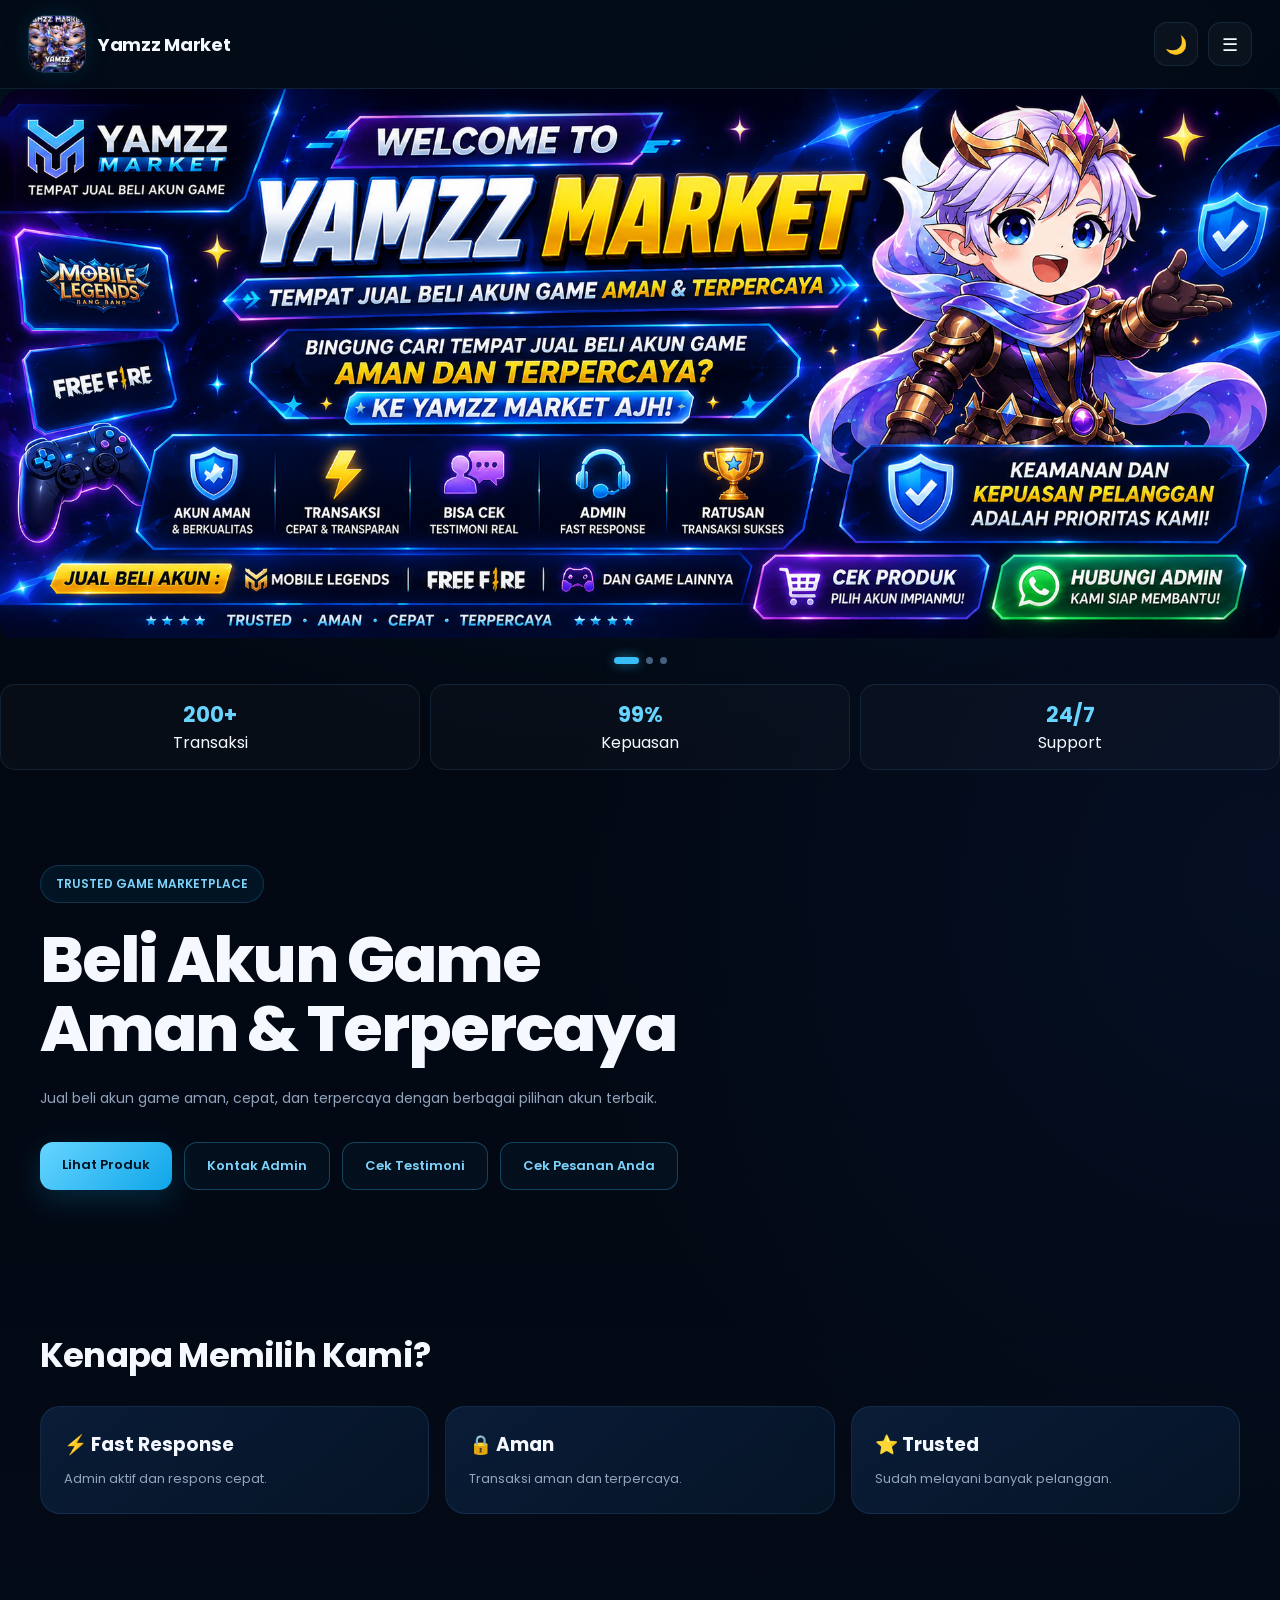
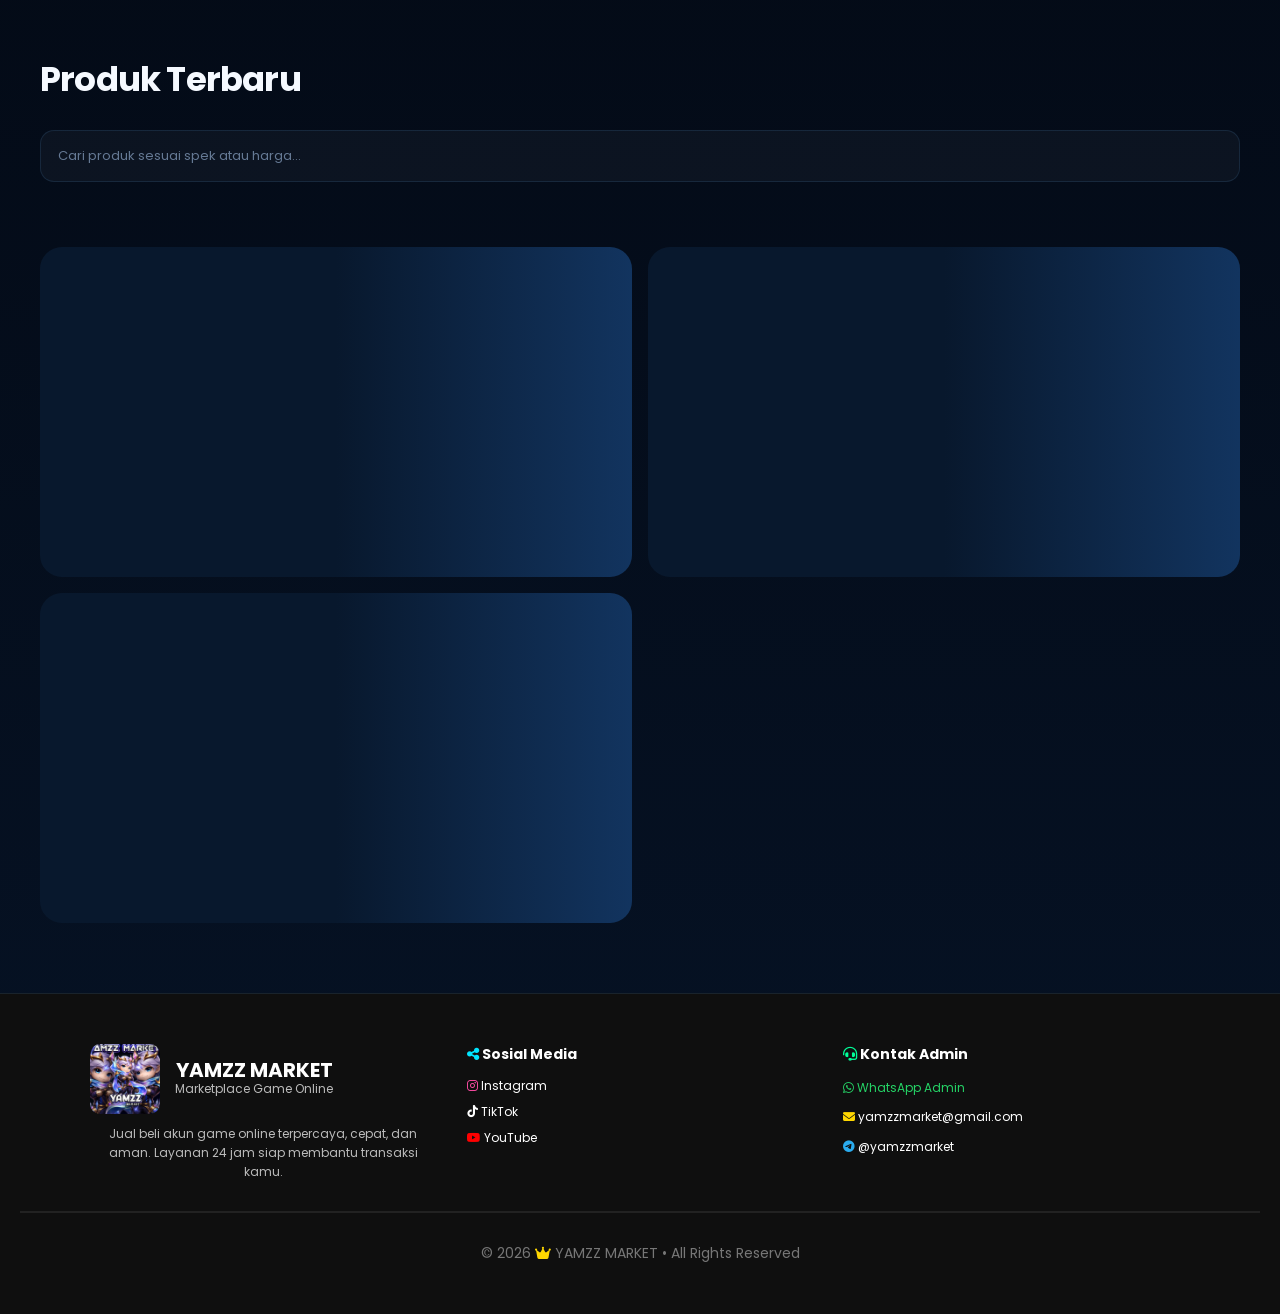
==== index.html @ d4b30269 "Update link text and add new link for orders" ====
<!DOCTYPE html>
<html lang="id">
<head>
<meta charset="UTF-8">
<meta name="viewport" content="width=device-width, initial-scale=1.0">

<title>Yamzz Markets – JB Mobile Legend & Free Fire Terpercaya</title>

<meta name="description" content="Yamzz Markets adalah JB Mobile Legend & Free Fire terpercaya. Jual beli akun, dan layanan rekber aman & cepat.">

<meta name="keywords" content="Yamzz Markets, JB Mobile Legend, JB Free Fire, JB ML terpercaya, JB FF terpercaya, jual akun ML, jual akun FF, rekber game">

<meta name="author" content="Yamzz Markets">

<meta name="robots" content="index, follow">

<link rel="canonical" href="https://yamzzoffc.my.id">
<link rel="icon" type="image/png" sizes="32x32" href="https://yamzzoffc.my.id/assets/hero.png">
<link rel="icon" type="image/png" sizes="192x192" href="https://yamzzoffc.my.id/assets/hero.png">
<link rel="apple-touch-icon" href="/assets/hero.png">
<link rel="manifest" href="/manifest.json">
<!-- Open Graph -->
<!-- Open Graph -->
<meta property="og:title" content="Yamzz Markets – JB ML & FF Terpercaya">
<meta property="og:description" content="JB Mobile Legend & Free Fire terpercaya. Jual beli akun, dan rekber resmi Yamzz Markets.">
<meta property="og:image" content="https://yamzzoffc.my.id/assets/hero.png">
<meta property="og:image:secure_url" content="https://yamzzoffc.my.id/assets/hero.png">
<meta property="og:image:type" content="image/png">
<meta property="og:image:width" content="1200">
<meta property="og:image:height" content="630">
<meta property="og:url" content="https://yamzzoffc.my.id">
<meta property="og:site_name" content="Yamzz Markets">
<meta property="og:type" content="website">

<!-- Twitter -->
<meta name="twitter:card" content="summary_large_image">
<meta name="twitter:title" content="Yamzz Markets – JB ML & FF Terpercaya">
<meta name="twitter:description" content="JB Mobile Legend & Free Fire terpercaya dari Yamzz Markets.">
<meta name="twitter:image" content="https://yamzzoffc.my.id/assets/hero.png">

<!-- Fonts -->
<link rel="stylesheet" href="css/style.css">
<link href="https://fonts.googleapis.com/css2?family=Poppins:wght@300;400;500;600;700;800&display=swap" rel="stylesheet">

<!-- Font Awesome -->
<link rel="stylesheet" href="https://cdnjs.cloudflare.com/ajax/libs/font-awesome/6.5.0/css/all.min.css">

<!-- Schema JSON-LD -->
<script type="application/ld+json">
{
  "@context": "https://schema.org",
  "@type": "Organization",
  "name": "Yamzz Markets",
  "url": "https://yamzzoffc.my.id",
  "description": "JB Mobile Legend dan Free Fire terpercaya, jual beli akun, dan rekber.",
  "sameAs": [
    "https://instagram.com/yamzz.market",
    "https://wa.me/62881024256129"
  ]
}
</script>

</head>
<body>
 <nav class="navbar">

    <div class="logo">

    <img
        src="assets/hero.png"
        alt="Preview"
        class="hero-preview">

        <h2 id="site-name">
            Yamzz Market
        </h2>

    </div>

    <div class="nav-actions">

<button
class="theme-btn"
onclick="toggleTheme()"
id="themeBtn">

🌙

</button>

        <button
        class="menu-btn"
        onclick="toggleMenu()">

            ☰

        </button>

    </div>

</nav>

<div
id="mobileMenu"
class="mobile-menu">

    <a href="#home">
        Home
    </a>

    <a href="#products">
        Produk
    </a>

    <a
    id="groupLink"
    href="https://linktr.ee/yamzzmarket">
        Cek Keaslian
    </a>

</div>
<div class="banner-slider">
    <img src="assets/banner.png" class="slide active">
    <img src="assets/banner3.png" class="slide">
    <img src="assets/banner4.png" class="slide">
</div>
<div class="slider-dots">
    <span class="dot active"></span>
    <span class="dot"></span>
    <span class="dot"></span>
</div>
      <div class="dashboard-stats">
                <div>
                    <h4>200+</h4>
                    <span>Transaksi</span>
                </div>

                <div>
                    <h4>99%</h4>
                    <span>Kepuasan</span>
                </div>

                <div>
                    <h4>24/7</h4>
                    <span>Support</span>
                </div>

            </div>
<section class="hero" id="home"><div class="hero-content">

    <div class="hero-left">

        <span class="hero-badge">
            TRUSTED GAME MARKETPLACE
        </span>

        <h1>
            Beli Akun Game Aman & Terpercaya
        </h1>

        <p>
            Jual beli akun game aman, cepat, dan terpercaya dengan berbagai pilihan akun terbaik.
        </p>

        <div class="hero-buttons">

            <a href="#products" class="btn btn-primary">
                Lihat Produk
            </a>

            <a href="https://linktr.ee/yamzzmarket" id="groupBtn" class="btn btn-outline">
                Kontak Admin
            </a>
          <a href="https://www.yamzzoffc.my.id/testimoni.html" id="groupBtn" class="btn btn-outline">
                Cek Testimoni   
          </a>
          <a href="status.html" id="groupBtn" class="btn btn-outline">
                Cek Pesanan Anda   
          </a>
        </div>

    </div>

</div>

</section><section class="section"><h2 class="section-title">
    Kenapa Memilih Kami?
</h2>

<div class="features">

    <div class="feature-card">
        <h3>⚡ Fast Response</h3>
        <p>Admin aktif dan respons cepat.</p>
    </div>

    <div class="feature-card">
        <h3>🔒 Aman</h3>
        <p>Transaksi aman dan terpercaya.</p>
    </div>

    <div class="feature-card">
        <h3>⭐ Trusted</h3>
        <p>Sudah melayani banyak pelanggan.</p>
    </div>

</div>

</section>
<section class="section"><h2 class="section-title">
    Produk Terbaru
</h2>

<input
type="text"
class="search"
placeholder="Cari produk sesuai spek atau harga...">

<div id="categoryFilter" class="category-filter"></div>

<div id="products" class="products">

    <div class="loading-card"></div>
    <div class="loading-card"></div>
    <div class="loading-card"></div>

</div>

</section>
<footer style="background:#0f0f0f; color:#fff; padding:50px 20px; font-family:Arial, sans-serif;">

  <div style="max-width:1100px; margin:auto; display:flex; flex-wrap:wrap; gap:30px; justify-content:space-between;">

    <!-- BRAND -->
<div style="flex:1; min-width:220px;">

  <div style="display:flex; align-items:center; gap:15px; margin-bottom:10px;">

    <img src="assets/hero.png" alt="Logo"
      style="width:70px; height:70px; object-fit:contain; border-radius:10px;">

    <div style="display:flex; flex-direction:column; justify-content:center;">
      <div style="font-size:20px; font-weight:bold; line-height:1;">
        YAMZZ MARKET
      </div>
      <div style="font-size:12px; color:#bbb;">
        Marketplace Game Online
      </div>
    </div>

  </div>

  <p style="color:#bbb; line-height:1.6; margin:0;">
    Jual beli akun game online terpercaya, cepat, dan aman. Layanan 24 jam siap membantu transaksi kamu.
  </p>

</div>

    <!-- SOSMED -->
    <div style="flex:1; min-width:220px; text-align:left;">
      <h3 style="margin-bottom:12px;">
        <i class="fa-solid fa-share-nodes" style="color:#00e5ff;"></i>
        Sosial Media
      </h3>

      <div>
        <a href="https://www.instagram.com/yamzz.market?igsh=MXFtM2Ezcm1jc3E2NA==" style="display:block; color:#fff; text-decoration:none; margin-bottom:8px;">
          <i class="fa-brands fa-instagram" style="color:#ff4da6;"></i> Instagram
        </a>

        <a href="https://www.tiktok.com/@yamzz.market?_r=1&_t=ZS-97qJ6Oo4fh6" style="display:block; color:#fff; text-decoration:none; margin-bottom:8px;">
          <i class="fa-brands fa-tiktok" style="color:#fff;"></i> TikTok
        </a>

        <a href="https://youtube.com/@yamzzstore?si=oAqmzsO0jcOMi3Q4" style="display:block; color:#fff; text-decoration:none; margin-bottom:8px;">
          <i class="fa-brands fa-youtube" style="color:#ff0000;"></i> YouTube
        </a>
      </div>
    </div>

    <!-- KONTAK -->
   <div style="flex:1; min-width:220px; text-align:left;">
      <h3 style="margin-bottom:12px;">
        <i class="fa-solid fa-headset" style="color:#00ff99;"></i>
        Kontak Admin
      </h3>

      <div style="line-height:1.8;">
        <a href="https://wa.me/62881024256129" style="color:#25D366; text-decoration:none; display:block; margin-bottom:8px;">
          <i class="fa-brands fa-whatsapp"></i> WhatsApp Admin
        </a>

        <div style="margin-bottom:8px;">
          <i class="fa-solid fa-envelope" style="color:#ffd700;"></i> yamzzmarket@gmail.com
        </div>

        <div>
          <i class="fa-brands fa-telegram" style="color:#2AABEE;"></i> @yamzzmarket
        </div>
      </div>
    </div>

  </div>

  <hr style="margin:30px 0; border:1px solid #222;">

  <p style="text-align:center; font-size:14px; color:#777;">
    © 2026 <i class="fa-solid fa-crown" style="color:#ffd700;"></i> YAMZZ MARKET • All Rights Reserved
  </p>

</footer>

<!-- Font Awesome CDN -->
<link rel="stylesheet" href="https://cdnjs.cloudflare.com/ajax/libs/font-awesome/6.5.0/css/all.min.css">
<script src="js/jsonbin.js"></script>
<script>
const slides = document.querySelectorAll(".slide");
const dots = document.querySelectorAll(".dot");

let current = 0;

function showSlide(index){

    slides.forEach(slide =>
        slide.classList.remove("active")
    );

    dots.forEach(dot =>
        dot.classList.remove("active")
    );

    slides[index].classList.add("active");
    dots[index].classList.add("active");

    current = index;
}

// Klik dot
dots.forEach((dot,index)=>{

    dot.addEventListener("click",()=>{

        showSlide(index);

    });

});

// Auto slide
setInterval(()=>{

    current++;

    if(current >= slides.length){
        current = 0;
    }

    showSlide(current);

},4000);

showSlide(0);

const slider = document.querySelector(".banner-slider");

let startX = 0;
let endX = 0;

slider.addEventListener("touchstart",(e)=>{
    startX = e.touches[0].clientX;
});

slider.addEventListener("touchend",(e)=>{
    endX = e.changedTouches[0].clientX;

    if(startX - endX > 50){
        // geser kiri
        current++;
        if(current >= slides.length){
            current = 0;
        }
        showSlide(current);
    }

    if(endX - startX > 50){
        // geser kanan
        current--;
        if(current < 0){
            current = slides.length - 1;
        }
        showSlide(current);
    }
});
function toggleMenu(){

document
.getElementById(
"mobileMenu"
)
.classList.toggle(
"show"
);

}
function toggleTheme(){

    const body =
    document.body;

    body.classList.toggle(
    "light-mode"
    );

    const isLight =
    body.classList.contains(
    "light-mode"
    );

    document.getElementById(
    "themeBtn"
    ).innerHTML =
    isLight ? "☀️" : "🌙";

    localStorage.setItem(
    "yamzz_theme",
    isLight ? "light" : "dark"
    );

}

window.addEventListener(
"load",
()=>{

    const saved =
    localStorage.getItem(
    "yamzz_theme"
    );

    if(saved==="light"){

        document.body
        .classList.add(
        "light-mode"
        );

        document.getElementById(
        "themeBtn"
        ).innerHTML =
        "☀️";

    }

});

</script>
</body>
  </html>
---- css/style.css ----
@import url('https://fonts.googleapis.com/css2?family=Poppins:wght@400;500;600;700;800&display=swap');

:root{
  --bg:#030914;
  --bg2:#061326;
  --bg3:#091a32;

  --card:#08182d;
  --card2:#0c2140;
  --card3:#102b50;

  --primary:#38bdf8;
  --primary2:#0ea5e9;
  --primary3:#2563eb;

  --text:#f5f9ff;
  --muted:#91a4bd;
  --muted2:#657994;

  --border:rgba(100,180,255,.12);
  --border-hover:rgba(56,189,248,.35);

  --success:#34d399;
  --danger:#fb7185;

  --button-bg:#38bdf8;
  --button-text:#02111f;

  --stats-bg:rgba(255,255,255,.035);

  --shadow:
    0 20px 60px rgba(0,0,0,.35);

  --glow:
    0 0 40px rgba(14,165,233,.12);
}

*{
  margin:0;
  padding:0;
  box-sizing:border-box;
  font-family:'Poppins',sans-serif;
}

html{
  scroll-behavior:smooth;
}

body{
  min-height:100vh;
  color:var(--text);

  background:
    radial-gradient(
      circle at 50% -15%,
      rgba(14,165,233,.18),
      transparent 35%
    ),
    radial-gradient(
      circle at 100% 30%,
      rgba(37,99,235,.08),
      transparent 30%
    ),
    linear-gradient(
      180deg,
      #020711 0%,
      var(--bg) 45%,
      var(--bg2) 100%
    );

  overflow-x:hidden;
}


/* =====================================================
   SCROLLBAR
===================================================== */

::-webkit-scrollbar{
  width:6px;
}

::-webkit-scrollbar-track{
  background:#020711;
}

::-webkit-scrollbar-thumb{
  background:linear-gradient(
    180deg,
    var(--primary),
    var(--primary3)
  );

  border-radius:20px;
}


/* =====================================================
   NAVBAR
===================================================== */

.navbar{

  position:sticky;
  top:0;
  z-index:999;

  display:flex;
  justify-content:space-between;
  align-items:center;

  padding:15px 28px;

  background:rgba(3,9,20,.78);

  backdrop-filter:blur(22px);
  -webkit-backdrop-filter:blur(22px);

  border-bottom:1px solid var(--border);

  box-shadow:
    0 10px 40px rgba(0,0,0,.18);
}

.logo{
  display:flex;
  align-items:center;
  gap:12px;
}

.logo img{
  width:58px;
  height:58px;

  border-radius:16px;

  object-fit:cover;

  border:1px solid rgba(56,189,248,.25);

  box-shadow:
    0 0 25px rgba(14,165,233,.15);
}

.logo h2{
  color:var(--text);

  font-size:18px;
  font-weight:700;
  letter-spacing:-.3px;
}


/* NAV LINKS */

.nav-links{
  display:flex;
  align-items:center;
  gap:8px;
}

.nav-links a{

  color:var(--muted);

  text-decoration:none;

  padding:10px 15px;

  border-radius:12px;

  font-size:13px;
  font-weight:500;

  transition:.25s ease;
}

.nav-links a:hover{

  color:var(--text);

  background:rgba(56,189,248,.08);

}


/* =====================================================
   NAV ACTION
===================================================== */

.nav-actions{
  display:flex;
  align-items:center;
  gap:10px;
}

.theme-btn,
.menu-btn{

  width:44px;
  height:44px;

  border-radius:13px;

  border:1px solid var(--border);

  background:rgba(255,255,255,.035);

  color:var(--text);

  font-size:18px;

  cursor:pointer;

  transition:.25s ease;
}

.theme-btn:hover,
.menu-btn:hover{

  border-color:var(--border-hover);

  background:rgba(56,189,248,.08);

  transform:translateY(-2px);
}


/* =====================================================
   HERO
===================================================== */

.hero{

  max-width:1250px;

  margin:auto;

  padding:95px 25px 70px;
}

.hero-content{

  display:grid;

  grid-template-columns:
    minmax(0,1fr)
    minmax(350px,480px);

  gap:70px;

  align-items:center;
}

.hero-badge{

  display:inline-flex;
  align-items:center;

  padding:9px 15px;

  border-radius:999px;

  color:#7dd3fc;

  border:1px solid
    rgba(56,189,248,.2);

  background:
    rgba(14,165,233,.07);

  font-size:12px;

  font-weight:600;

  box-shadow:
    inset 0 0 20px rgba(56,189,248,.03);
}

.hero h1{

  margin-top:22px;

  font-size:64px;

  line-height:1.08;

  font-weight:800;

  letter-spacing:-2px;

  max-width:700px;
}

.hero p{

  margin-top:22px;

  max-width:620px;

  color:var(--muted);

  line-height:1.9;

  font-size:14px;
}


/* =====================================================
   HERO BUTTON
===================================================== */

.hero-buttons{

  margin-top:30px;

  display:flex;

  gap:12px;
}

.btn{

  padding:13px 22px;

  border-radius:13px;

  text-decoration:none;

  font-size:13px;

  font-weight:600;

  transition:.25s ease;
}

.btn:hover{
  transform:translateY(-3px);
}

.btn-primary{

  color:#00111d;

  background:
    linear-gradient(
      135deg,
      #67d5ff,
      #0ea5e9
    );

  box-shadow:
    0 10px 30px rgba(14,165,233,.2);
}

.btn-outline{

  border:1px solid
    rgba(56,189,248,.3);

  color:#7dd3fc;

  background:
    rgba(56,189,248,.04);
}

.btn-outline:hover{

  background:
    rgba(56,189,248,.1);

  border-color:
    rgba(56,189,248,.55);
}


/* =====================================================
   DASHBOARD
===================================================== */

.dashboard-card{

  overflow:hidden;

  padding:0;

  background:
    linear-gradient(
      145deg,
      rgba(12,33,64,.8),
      rgba(4,14,28,.9)
    );

  border:
    1px solid var(--border);

  border-radius:28px;

  box-shadow:
    var(--shadow),
    var(--glow);
}


/* =====================================================
   SLIDER
===================================================== */

.banner-slider{

  position:relative;

  width:100%;

  overflow:hidden;

  border-radius:22px;
}

.slide{

  position:absolute;

  width:100%;

  left:0;
  top:0;

  opacity:0;

  transition:
    opacity .5s ease;
}

.slide.active{

  opacity:1;

  position:relative;
}

.slides img{

  width:100%;

  display:block;

  object-fit:cover;
}

.slider-dots{

  display:flex;

  justify-content:center;

  gap:7px;

  margin:
    12px 0 20px;
}

.dot{

  width:7px;
  height:7px;

  border-radius:999px;

  background:#45617f;

  cursor:pointer;

  transition:.3s;
}

.dot.active{

  width:25px;

  background:var(--primary);

  box-shadow:
    0 0 12px
    rgba(56,189,248,.55);
}


/* =====================================================
   DASHBOARD STATS
===================================================== */

.dashboard-card h3{
  font-size:28px;
}

.dashboard-stats{

  display:grid;

  grid-template-columns:
    repeat(3,1fr);

  gap:10px;

  margin-top:20px;
}

.dashboard-stats div{

  text-align:center;

  padding:14px 10px;

  border-radius:15px;

  background:
    rgba(255,255,255,.025);

  border:
    1px solid var(--border);

  transition:.25s;
}

.dashboard-stats div:hover{

  background:
    rgba(56,189,248,.05);

  border-color:
    var(--border-hover);
}

.dashboard-stats h4{

  color:#67d5ff;

  font-size:21px;

  font-weight:700;
}


/* =====================================================
   SECTION
===================================================== */

.section{

  max-width:1250px;

  margin:auto;

  padding:70px 25px;
}

.section-title{

  font-size:34px;

  font-weight:700;

  letter-spacing:-.8px;

  margin-bottom:25px;
}


/* =====================================================
   CATEGORY FILTER
===================================================== */

.category-filter{

  display:flex;

  gap:8px;

  flex-wrap:wrap;

  margin:15px 0 25px;
}

.cat-btn{

  padding:9px 16px;

  border:1px solid var(--border);

  border-radius:999px;

  cursor:pointer;

  background:
    rgba(255,255,255,.035);

  color:var(--muted);

  font-size:12px;

  font-weight:600;

  transition:.25s;
}

.cat-btn:hover{

  color:var(--text);

  border-color:
    var(--border-hover);

  background:
    rgba(56,189,248,.06);
}

.cat-btn.active{

  color:#001321;

  background:
    linear-gradient(
      135deg,
      #67d5ff,
      #0ea5e9
    );

  border-color:transparent;

  box-shadow:
    0 7px 20px
    rgba(14,165,233,.18);
}


/* =====================================================
   FEATURES
===================================================== */

.features{

  display:grid;

  grid-template-columns:
    repeat(
      auto-fit,
      minmax(250px,1fr)
    );

  gap:16px;
}

.feature-card{

  background:
    linear-gradient(
      145deg,
      rgba(12,33,64,.8),
      rgba(7,22,42,.8)
    );

  border:
    1px solid var(--border);

  border-radius:20px;

  padding:23px;

  transition:.3s ease;
}

.feature-card:hover{

  transform:translateY(-4px);

  border-color:
    var(--border-hover);

  box-shadow:
    0 15px 40px rgba(0,0,0,.22);
}

.feature-card p{

  color:var(--muted);

  margin-top:9px;

  font-size:13px;

  line-height:1.7;
}


/* =====================================================
   SEARCH
===================================================== */

.search{

  width:100%;

  padding:15px 17px;

  outline:none;

  border:1px solid var(--border);

  border-radius:14px;

  background:
    rgba(255,255,255,.035);

  color:var(--text);

  font-size:13px;

  margin-bottom:25px;

  transition:.25s;
}

.search::placeholder{
  color:var(--muted2);
}

.search:focus{

  border-color:
    rgba(56,189,248,.4);

  background:
    rgba(56,189,248,.035);

  box-shadow:
    0 0 0 4px
    rgba(56,189,248,.05);
}


/* =====================================================
   PRODUCTS
===================================================== */

.products{

  display:grid;

  grid-template-columns:
    repeat(2,1fr);

  gap:16px;
}

.product{

  background:
    linear-gradient(
      150deg,
      #0c2547,
      #07172e
    );

  border:
    1px solid var(--border);

  border-radius:22px;

  padding:10px;

  transition:.3s ease;

  box-shadow:
    0 10px 35px
    rgba(0,0,0,.15);
}

.product:hover{

  transform:
    translateY(-5px);

  border-color:
    var(--border-hover);

  box-shadow:
    0 20px 50px
    rgba(0,0,0,.28),
    0 0 30px
    rgba(14,165,233,.08);
}


/* =====================================================
   PRODUCT IMAGE
===================================================== */

.product-image{

  position:relative;

  height:190px;

  border-radius:17px;

  overflow:hidden;

  margin-bottom:14px;

  background:
    linear-gradient(
      135deg,
      #0b2344,
      #06152b
    );
}

.product-image img{

  width:100%;
  height:100%;

  display:block;

  object-fit:cover;

  transition:
    transform .5s ease;
}

.product:hover .product-image img{

  transform:scale(1.04);
}


/* SHARE */

.share-icon{

  position:absolute;

  top:10px;
  right:10px;

  width:38px;
  height:38px;

  border:1px solid
    rgba(255,255,255,.12);

  border-radius:50%;

  background:
    rgba(0,0,0,.55);

  backdrop-filter:blur(12px);

  color:#fff;

  cursor:pointer;

  z-index:10;

  transition:.25s;
}

.share-icon:hover{

  transform:scale(1.08);

  background:
    rgba(14,165,233,.3);

  border-color:
    rgba(56,189,248,.5);
}


/* =====================================================
   PRODUCT TOP
===================================================== */

.product-top{

  display:flex;

  justify-content:space-between;

  align-items:center;

  gap:8px;

  margin-bottom:13px;
}

.badge-game,
.badge-ready{

  padding:6px 11px;

  border-radius:999px;

  font-size:10px;

  font-weight:600;
}

.badge-game{

  background:
    rgba(56,189,248,.09);

  color:#7dd3fc;

  border:
    1px solid
    rgba(56,189,248,.13);
}

.badge-ready{

  background:
    rgba(52,211,153,.08);

  color:#6ee7b7;

  border:
    1px solid
    rgba(52,211,153,.15);
}


/* =====================================================
   PRODUCT CONTENT
===================================================== */

.product-title{

  font-size:14px;

  font-weight:700;

  line-height:1.5;

  color:#f1f7ff;

}

.product-desc{

  color:
    var(--muted);

  font-size:10px;

  line-height:1.7;

  min-height:65px;

  margin-top:7px;
}

.price-label{

  margin-top:17px;

  color:
    var(--muted2);

  font-size:10px;

  letter-spacing:1.5px;

  text-transform:uppercase;
}

.price{

  margin-top:3px;

  font-size:18px;

  font-weight:800;

  color:#67d5ff;
}


/* =====================================================
   PRODUCT BUTTONS
===================================================== */

.product-buttons{

  display:flex;

  gap:8px;

  margin-top:17px;
}

.buy-btn,
.detail-btn{

  flex:1;

  border-radius:13px;

  padding:12px;

  font-size:11px;

  font-weight:700;

  cursor:pointer;

  transition:.25s;
}

.buy-btn{

  border:none;

  color:#001321;

  background:
    linear-gradient(
      135deg,
      #67d5ff,
      #0ea5e9
    );

  box-shadow:
    0 7px 20px
    rgba(14,165,233,.12);
}

.buy-btn:hover{

  transform:translateY(-2px);

  box-shadow:
    0 10px 25px
    rgba(14,165,233,.22);
}

.detail-btn{

  border:
    1px solid
    rgba(56,189,248,.25);

  background:
    rgba(56,189,248,.04);

  color:#7dd3fc;
}

.detail-btn:hover{

  background:
    rgba(56,189,248,.09);

  border-color:
    rgba(56,189,248,.5);
}


/* =====================================================
   LOADING
===================================================== */

.loading-card{

  height:330px;

  border-radius:22px;

  background:
    linear-gradient(
      90deg,
      #08182d 25%,
      #12345f 50%,
      #08182d 75%
    );

  background-size:200% 100%;

  animation:
    skeleton 1.4s infinite;
}

@keyframes skeleton{

  0%{
    background-position:200% 0;
  }

  100%{
    background-position:-200% 0;
  }

}


/* =====================================================
   TESTIMONIAL
===================================================== */

.testimonials,
.testimoni-grid{

  display:grid;

  grid-template-columns:
    repeat(
      auto-fit,
      minmax(280px,1fr)
    );

  gap:16px;
}

.testi-card,
.testi{

  background:
    linear-gradient(
      145deg,
      rgba(12,33,64,.8),
      rgba(7,20,39,.9)
    );

  border:
    1px solid var(--border);

  border-radius:21px;

  overflow:hidden;

  transition:.3s;
}

.testi-card:hover{

  transform:
    translateY(-4px);

  border-color:
    var(--border-hover);
}

.testi-image{

  position:relative;

  height:210px;

  overflow:hidden;
}

.testi-image img{

  width:100%;
  height:100%;

  object-fit:cover;

  transition:.5s;
}

.testi-card:hover
.testi-image img{

  transform:scale(1.04);
}

.testi-top{

  display:flex;

  justify-content:space-between;

  padding:13px 14px 0;
}

.badge-testi{

  background:
    rgba(56,189,248,.1);

  color:#7dd3fc;

  padding:6px 11px;

  border-radius:999px;

  font-size:10px;
}

.badge-real{

  background:
    rgba(52,211,153,.1);

  color:#6ee7b7;

  padding:6px 11px;

  border-radius:999px;

  font-size:10px;
}

.testi-content{

  padding:16px;
}

.testi-title{

  font-size:16px;

  font-weight:700;

  margin-bottom:8px;
}

.testi-desc{

  color:var(--muted);

  font-size:12px;

  line-height:1.7;

  margin-bottom:14px;
}

.testi-btn{

  width:100%;

  padding:12px;

  border:none;

  border-radius:13px;

  background:
    linear-gradient(
      135deg,
      #67d5ff,
      #0ea5e9
    );

  color:#001321;

  font-weight:700;

  cursor:pointer;
}


/* =====================================================
   FOOTER
===================================================== */

footer{

  text-align:center;

  padding:45px 20px;

  color:var(--muted2);

  border-top:
    1px solid var(--border);

  font-size:12px;

  background:
    rgba(2,7,17,.5);
}


/* =====================================================
   MOBILE MENU
===================================================== */

.mobile-menu{

  position:fixed;

  top:80px;

  right:-290px;

  width:260px;

  background:
    linear-gradient(
      180deg,
      #0c2547,
      #07172e
    );

  border:
    1px solid var(--border);

  border-radius:20px;

  padding:12px;

  transition:.3s ease;

  z-index:999;

  box-shadow:
    0 25px 70px rgba(0,0,0,.45);
}

.mobile-menu.show{

  right:18px;
}

.mobile-menu a{

  display:block;

  padding:13px 14px;

  color:var(--muted);

  text-decoration:none;

  border-radius:11px;

  font-size:13px;

  transition:.2s;
}

.mobile-menu a:hover{

  color:var(--text);

  background:
    rgba(56,189,248,.07);
}


/* =====================================================
   EDIT MODAL
===================================================== */

#editModal{

  display:flex;

  position:fixed;

  inset:0;

  background:
    rgba(0,4,12,.78);

  backdrop-filter:blur(10px);

  justify-content:center;

  align-items:center;

  opacity:0;

  visibility:hidden;

  transition:.25s ease;

  z-index:9999;
}

#editModal.show{

  opacity:1;

  visibility:visible;
}

#editModal .modal-box{

  width:360px;

  max-width:
    calc(100% - 30px);

  padding:24px;

  border-radius:22px;

  color:#fff;

  background:
    linear-gradient(
      145deg,
      #0c2547,
      #06152b
    );

  border:
    1px solid
    rgba(56,189,248,.18);

  box-shadow:
    0 30px 100px rgba(0,0,0,.5);

  transform:
    scale(.85)
    translateY(15px);

  opacity:0;

  transition:.25s ease;
}

#editModal.show
.modal-box{

  transform:
    scale(1)
    translateY(0);

  opacity:1;
}


/* =====================================================
   LIGHT MODE
===================================================== */

.light-mode{

  --bg:#f4f8fc;
  --bg2:#ffffff;
  --bg3:#eef6ff;

  --card:#ffffff;
  --card2:#f2f8ff;
  --card3:#e8f3ff;

  --text:#102033;
  --muted:#64748b;
  --muted2:#94a3b8;

  --primary:#0ea5e9;
  --primary2:#0284c7;
  --primary3:#2563eb;

  --button-bg:#0ea5e9;
  --button-text:#ffffff;

  --border:
    rgba(15,23,42,.08);

  --stats-bg:
    rgba(14,165,233,.05);
}

.light-mode .navbar{

  background:
    rgba(255,255,255,.82);

  box-shadow:
    0 10px 40px
    rgba(15,23,42,.06);
}

.light-mode .product{

  background:
    linear-gradient(
      150deg,
      #ffffff,
      #f2f8ff
    );

  box-shadow:
    0 10px 35px
    rgba(15,23,42,.06);
}

.light-mode .mobile-menu{

  background:
    linear-gradient(
      180deg,
      #ffffff,
      #eef6ff
    );
}


/* =====================================================
   RESPONSIVE
===================================================== */

@media(max-width:900px){

  .navbar{
    padding:13px 18px;
  }

  .nav-links{
    display:none;
  }

  .hero{
    padding:
      65px 18px
      45px;
  }

  .hero-content{

    grid-template-columns:1fr;

    gap:40px;
  }

  .hero h1{

    font-size:46px;

    letter-spacing:-1.5px;
  }

  .hero-buttons{

    flex-direction:column;
  }

  .btn{

    text-align:center;
  }

  .section{

    padding:
      50px 18px;
  }

  .section-title{
    font-size:29px;
  }
}


@media(max-width:600px){

  .logo img{

    width:48px;
    height:48px;

    border-radius:14px;
  }

  .logo h2{
    font-size:16px;
  }

  .hero h1{

    font-size:38px;

    line-height:1.12;
  }

  .hero p{

    font-size:13px;

    line-height:1.8;
  }

  .dashboard-stats{

    gap:7px;
  }

  .dashboard-stats div{

    padding:11px 6px;
  }

  .dashboard-stats h4{

    font-size:18px;
  }

  .products{

    grid-template-columns:
      repeat(2,1fr);

    gap:10px;
  }

  .product{

    border-radius:17px;

    padding:7px;
  }

  .product-image{

    height:145px;

    border-radius:13px;
  }

  .product-title{

    font-size:12px;
  }

  .product-desc{

    font-size:9px;

    min-height:60px;
  }

  .price{

    font-size:16px;
  }

  .product-buttons{

    flex-direction:column;

    gap:6px;
  }

  .buy-btn,
  .detail-btn{

    width:100%;

    padding:11px;
  }

  .testimoni-grid,
  .testimonials{

    grid-template-columns:
      repeat(2,1fr);

    gap:10px;
  }

  .testi-image{

    height:150px;
  }

  .testi-title{

    font-size:13px;
  }

  .testi-desc{

    font-size:10px;
  }

}


@media(max-width:380px){

  .products{

    grid-template-columns:
      1fr;
  }

  .product-image{

    height:190px;
  }

  .hero h1{

    font-size:33px;
  }

  .testi-grid,
  .testimoni-grid,
  .testimonials{

    grid-template-columns:1fr;
  }
    }
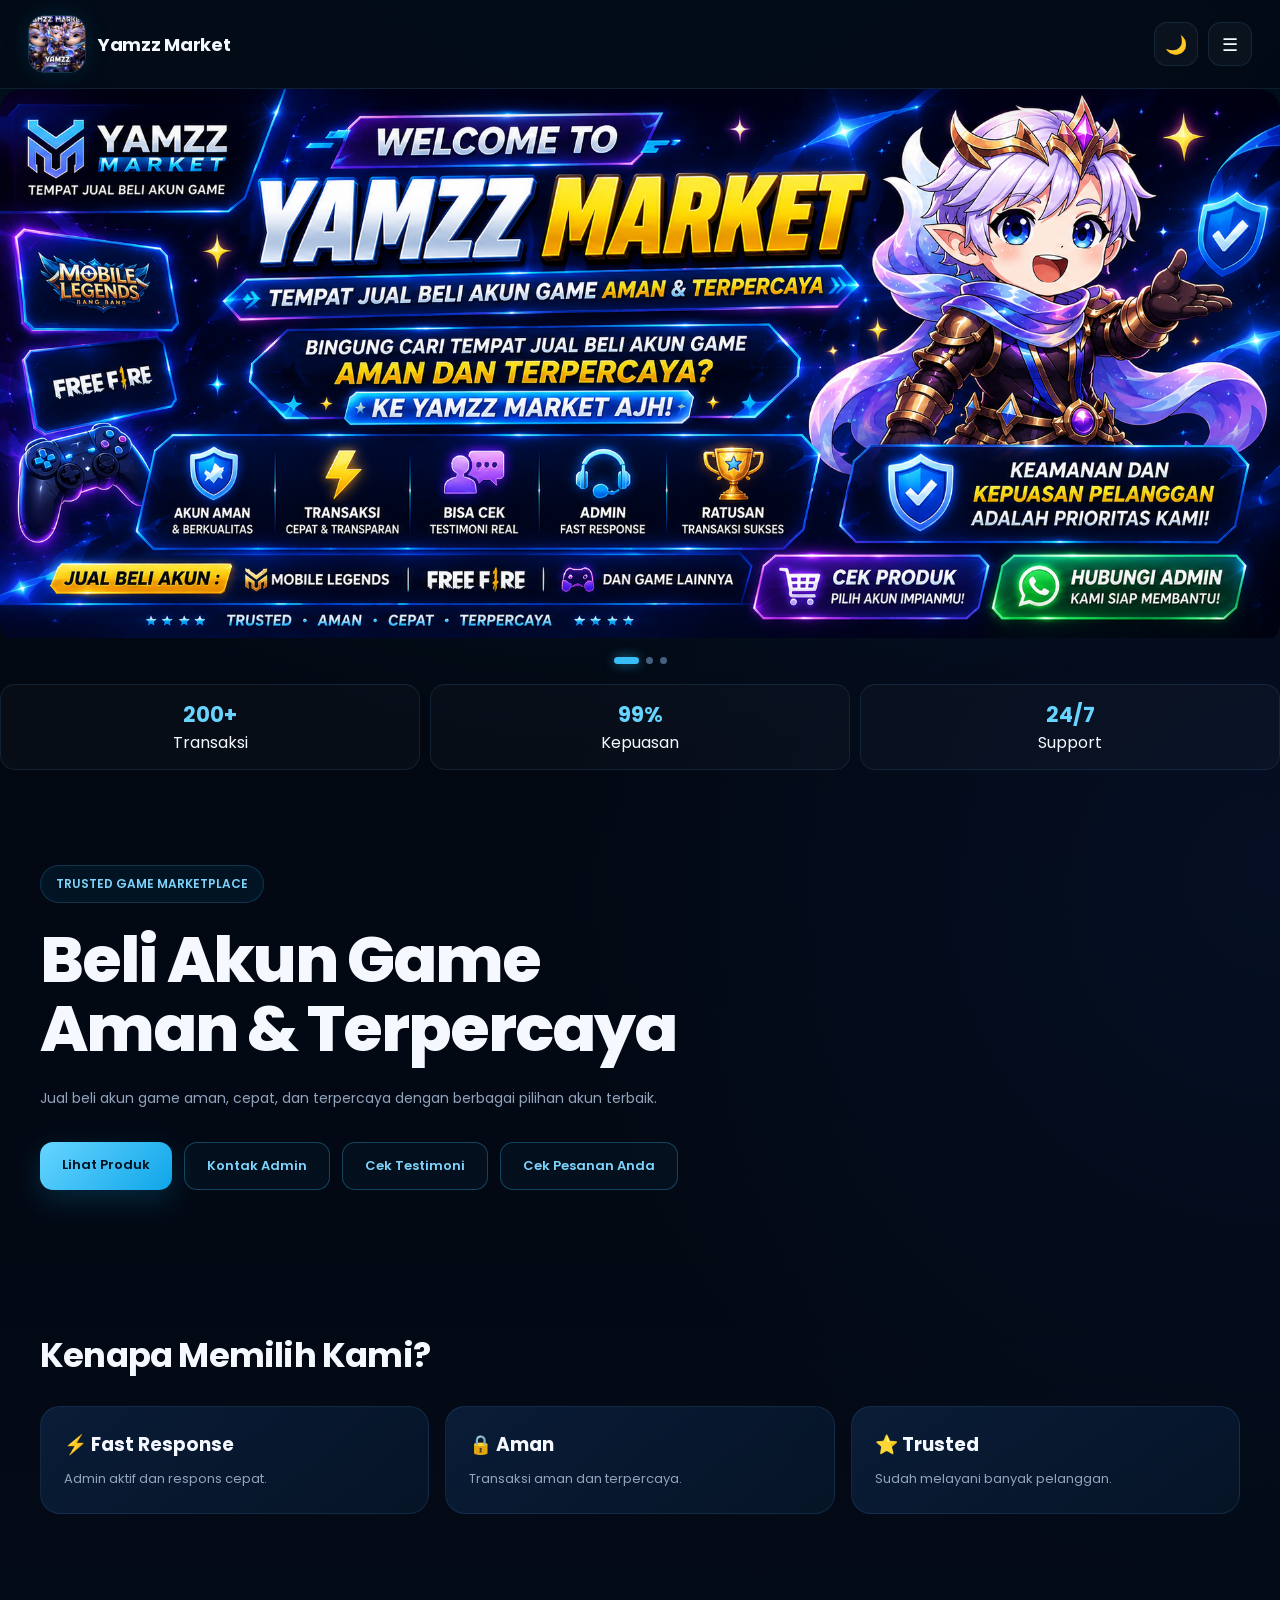
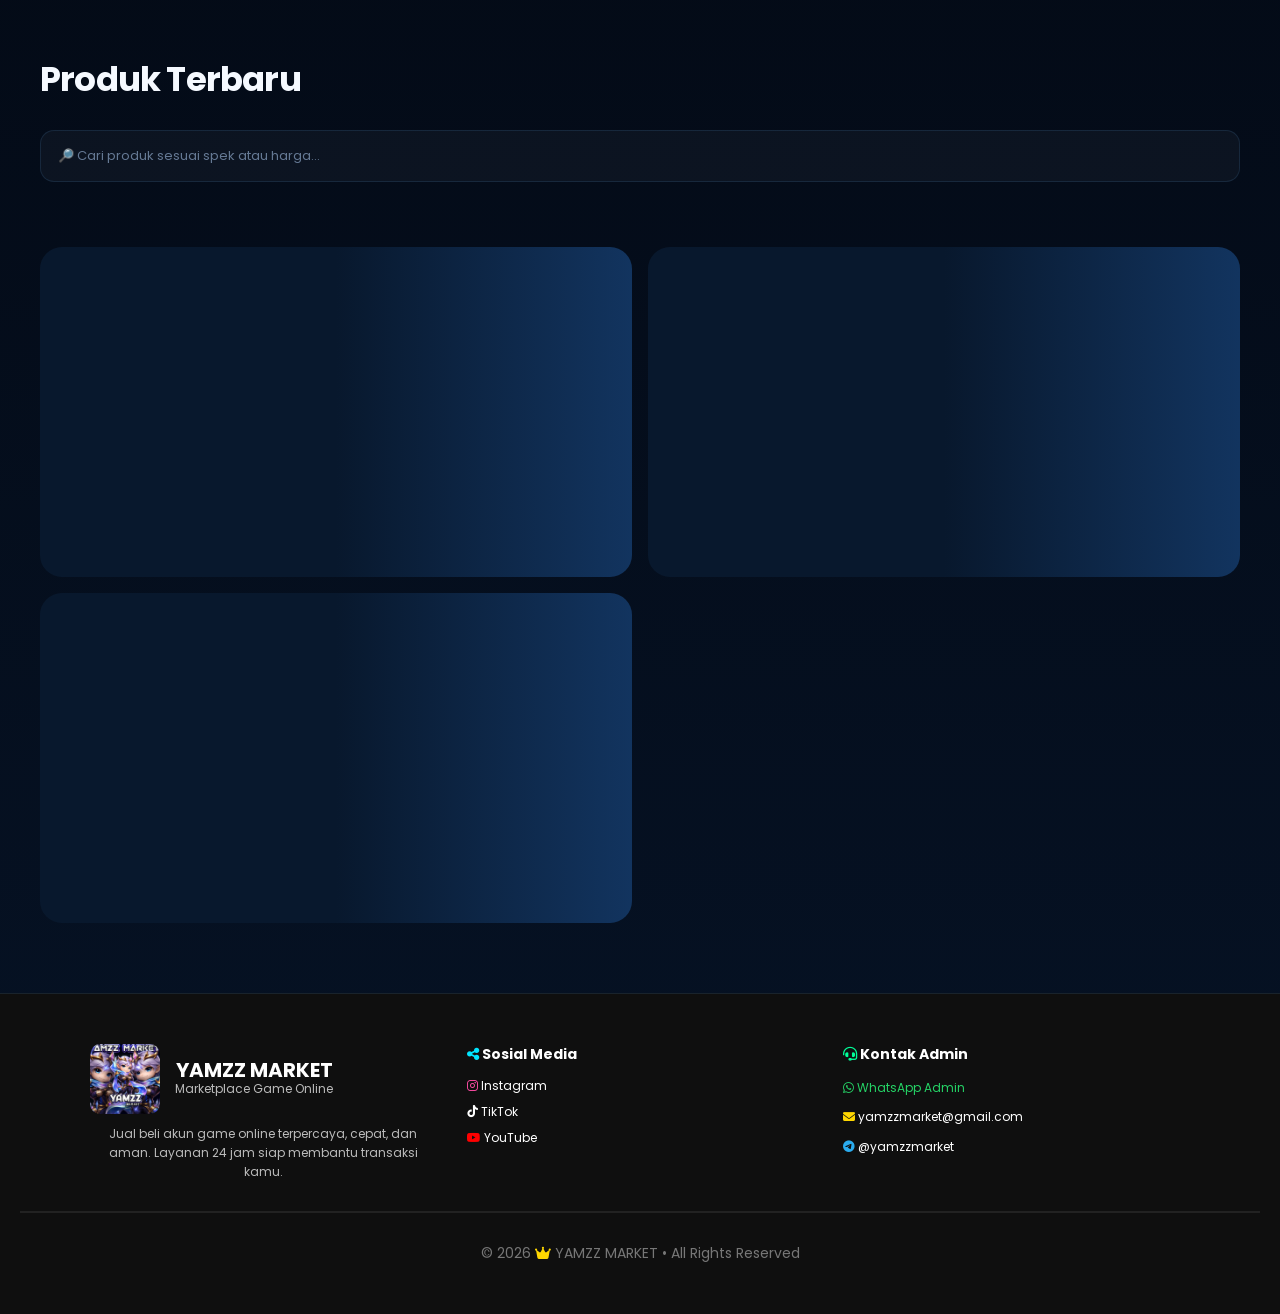
==== commit 5b914f3a: "Update search input placeholder with emoji" ====
--- a/index.html
+++ b/index.html
@@ -214,7 +214,7 @@
 <input
 type="text"
 class="search"
-placeholder="Cari produk sesuai spek atau harga...">
+placeholder="🔎 Cari produk sesuai spek atau harga...">
 
 <div id="categoryFilter" class="category-filter"></div>
 
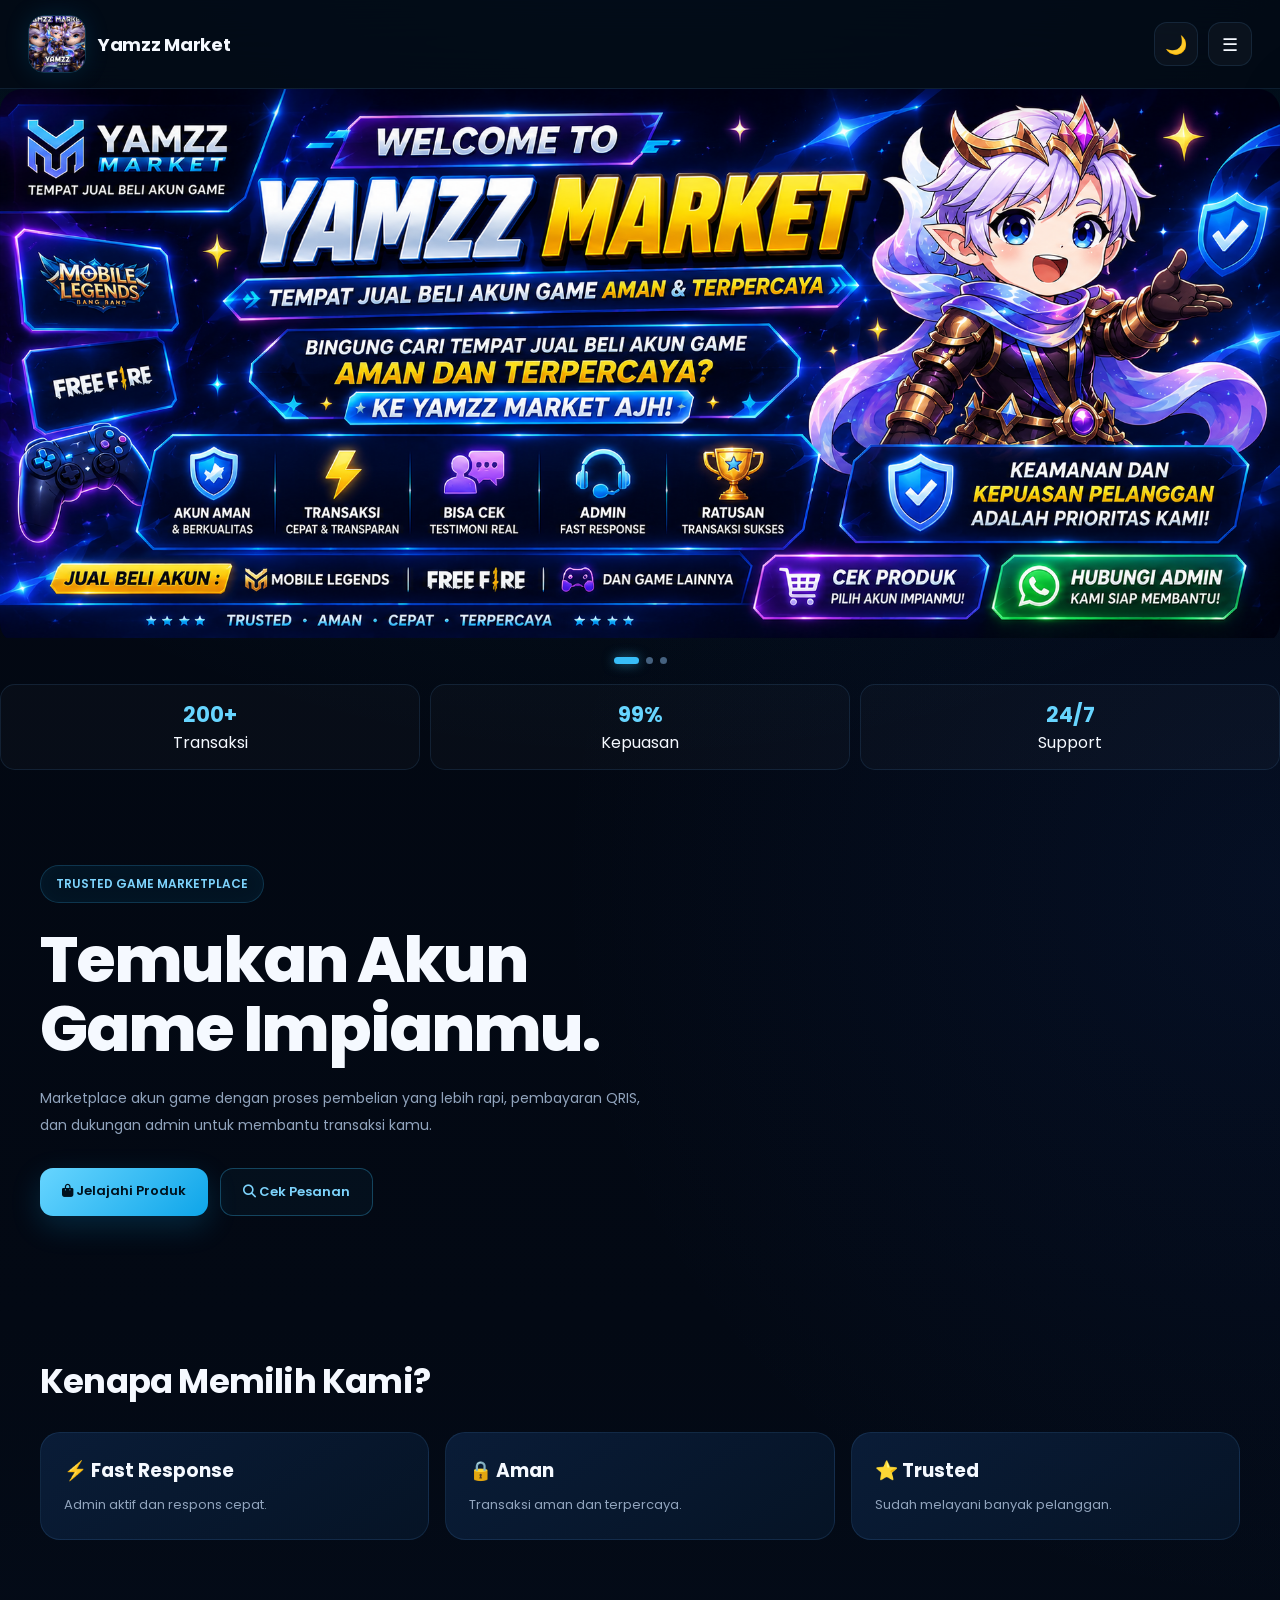
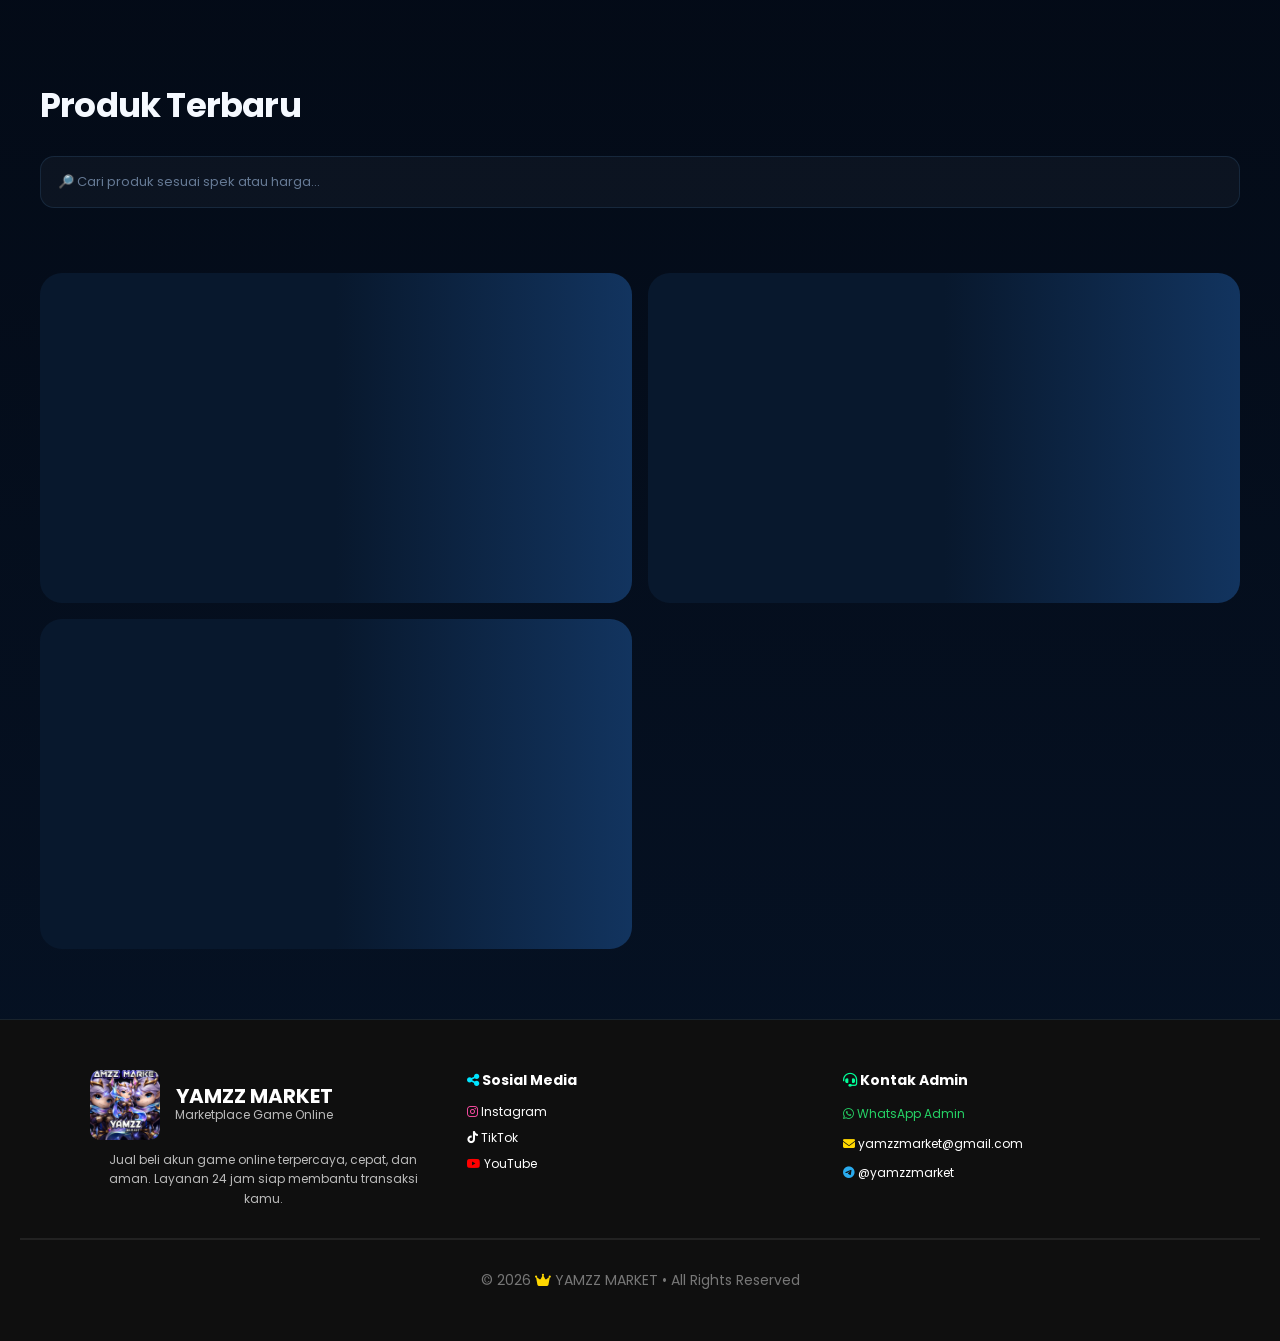
==== commit 652c0e4d: "Revise hero section and update navigation buttons Updated the hero section with a new title and desc" ====
--- a/index.html
+++ b/index.html
@@ -154,30 +154,14 @@
             TRUSTED GAME MARKETPLACE
         </span>
 
-        <h1>
-            Beli Akun Game Aman & Terpercaya
-        </h1>
-
-        <p>
-            Jual beli akun game aman, cepat, dan terpercaya dengan berbagai pilihan akun terbaik.
-        </p>
+        <h1>Temukan Akun Game <span>Impianmu.</span></h1>
+
+        <p>Marketplace akun game dengan proses pembelian yang lebih rapi, pembayaran QRIS, dan dukungan admin untuk membantu transaksi kamu.</p>
 
         <div class="hero-buttons">
-
-            <a href="#products" class="btn btn-primary">
-                Lihat Produk
-            </a>
-
-            <a href="https://linktr.ee/yamzzmarket" id="groupBtn" class="btn btn-outline">
-                Kontak Admin
-            </a>
-          <a href="https://www.yamzzoffc.my.id/testimoni.html" id="groupBtn" class="btn btn-outline">
-                Cek Testimoni   
-          </a>
-          <a href="status.html" id="groupBtn" class="btn btn-outline">
-                Cek Pesanan Anda   
-          </a>
-        </div>
+        <a href="#products" class="btn btn-primary"><i class="fa-solid fa-bag-shopping"></i> Jelajahi Produk</a>
+        <a href="status.html" class="btn btn-outline"><i class="fa-solid fa-magnifying-glass"></i> Cek Pesanan</a>
+      </div>
 
     </div>
 
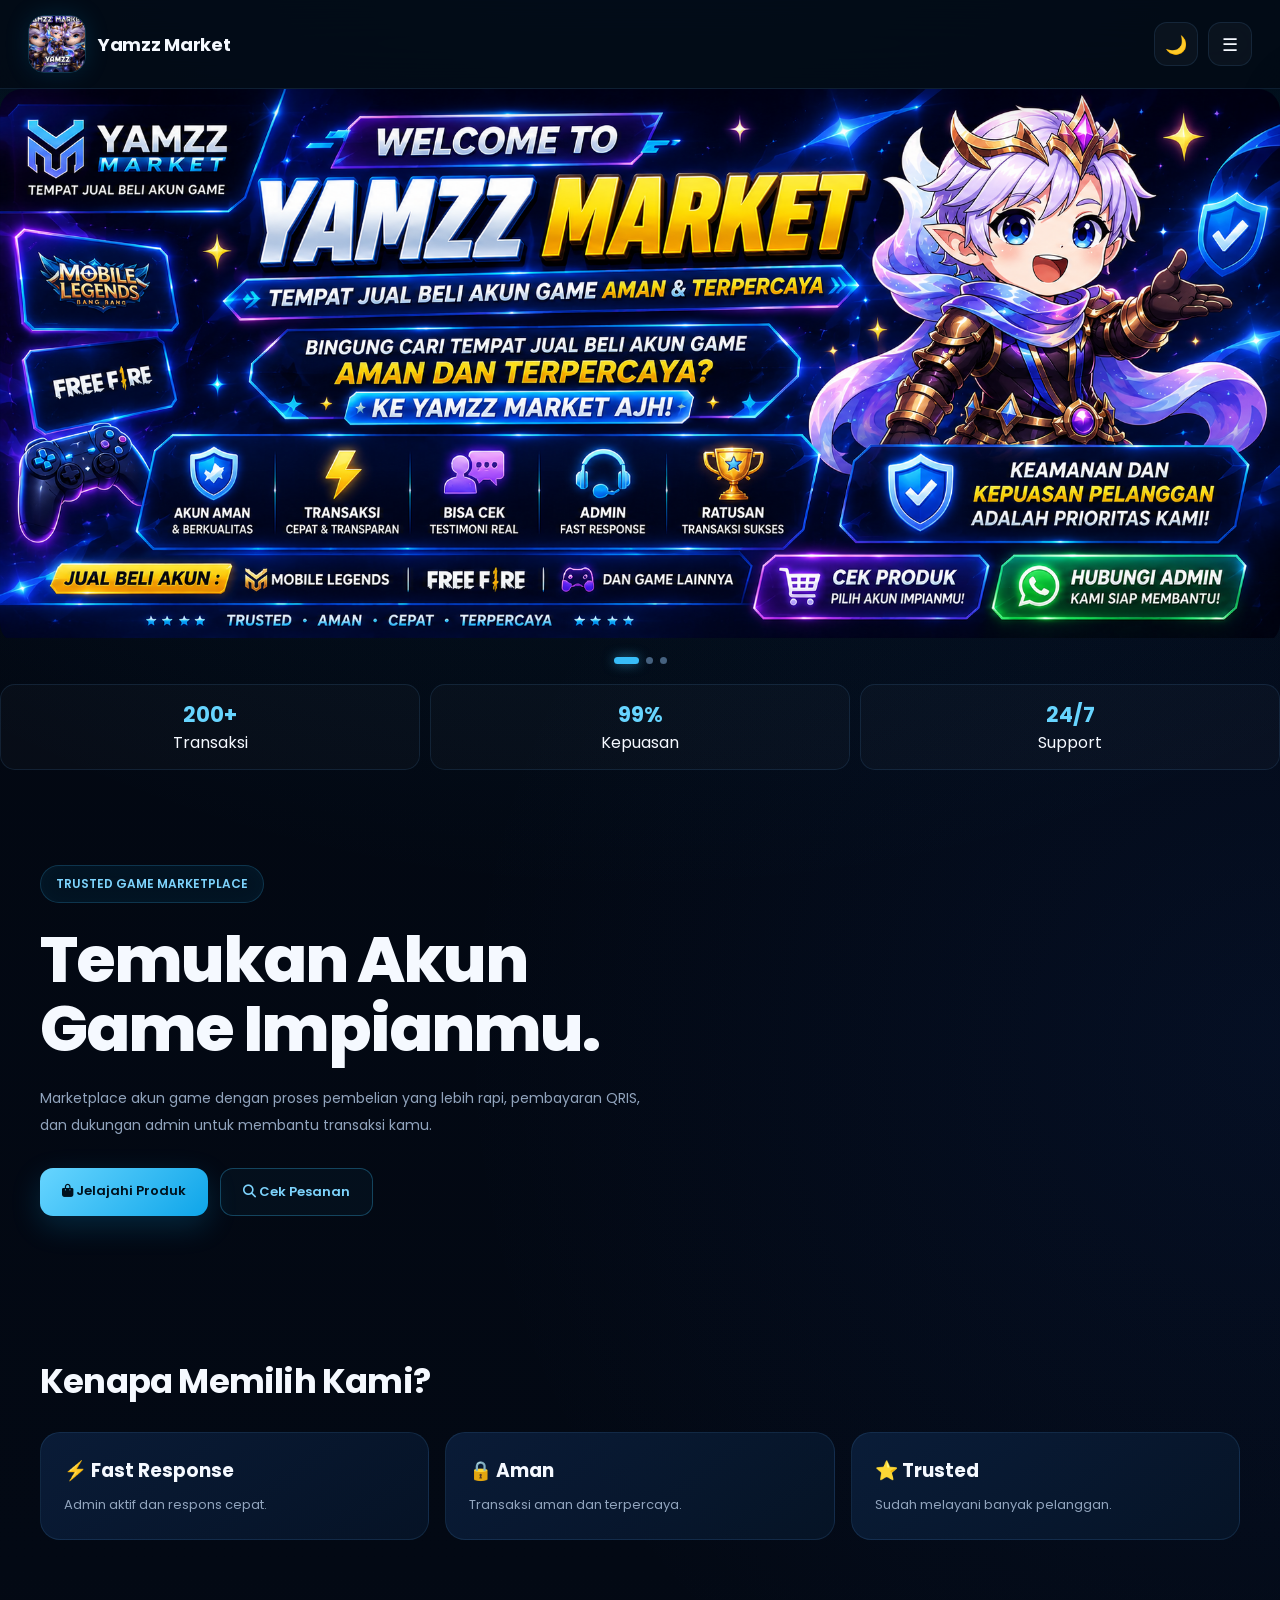
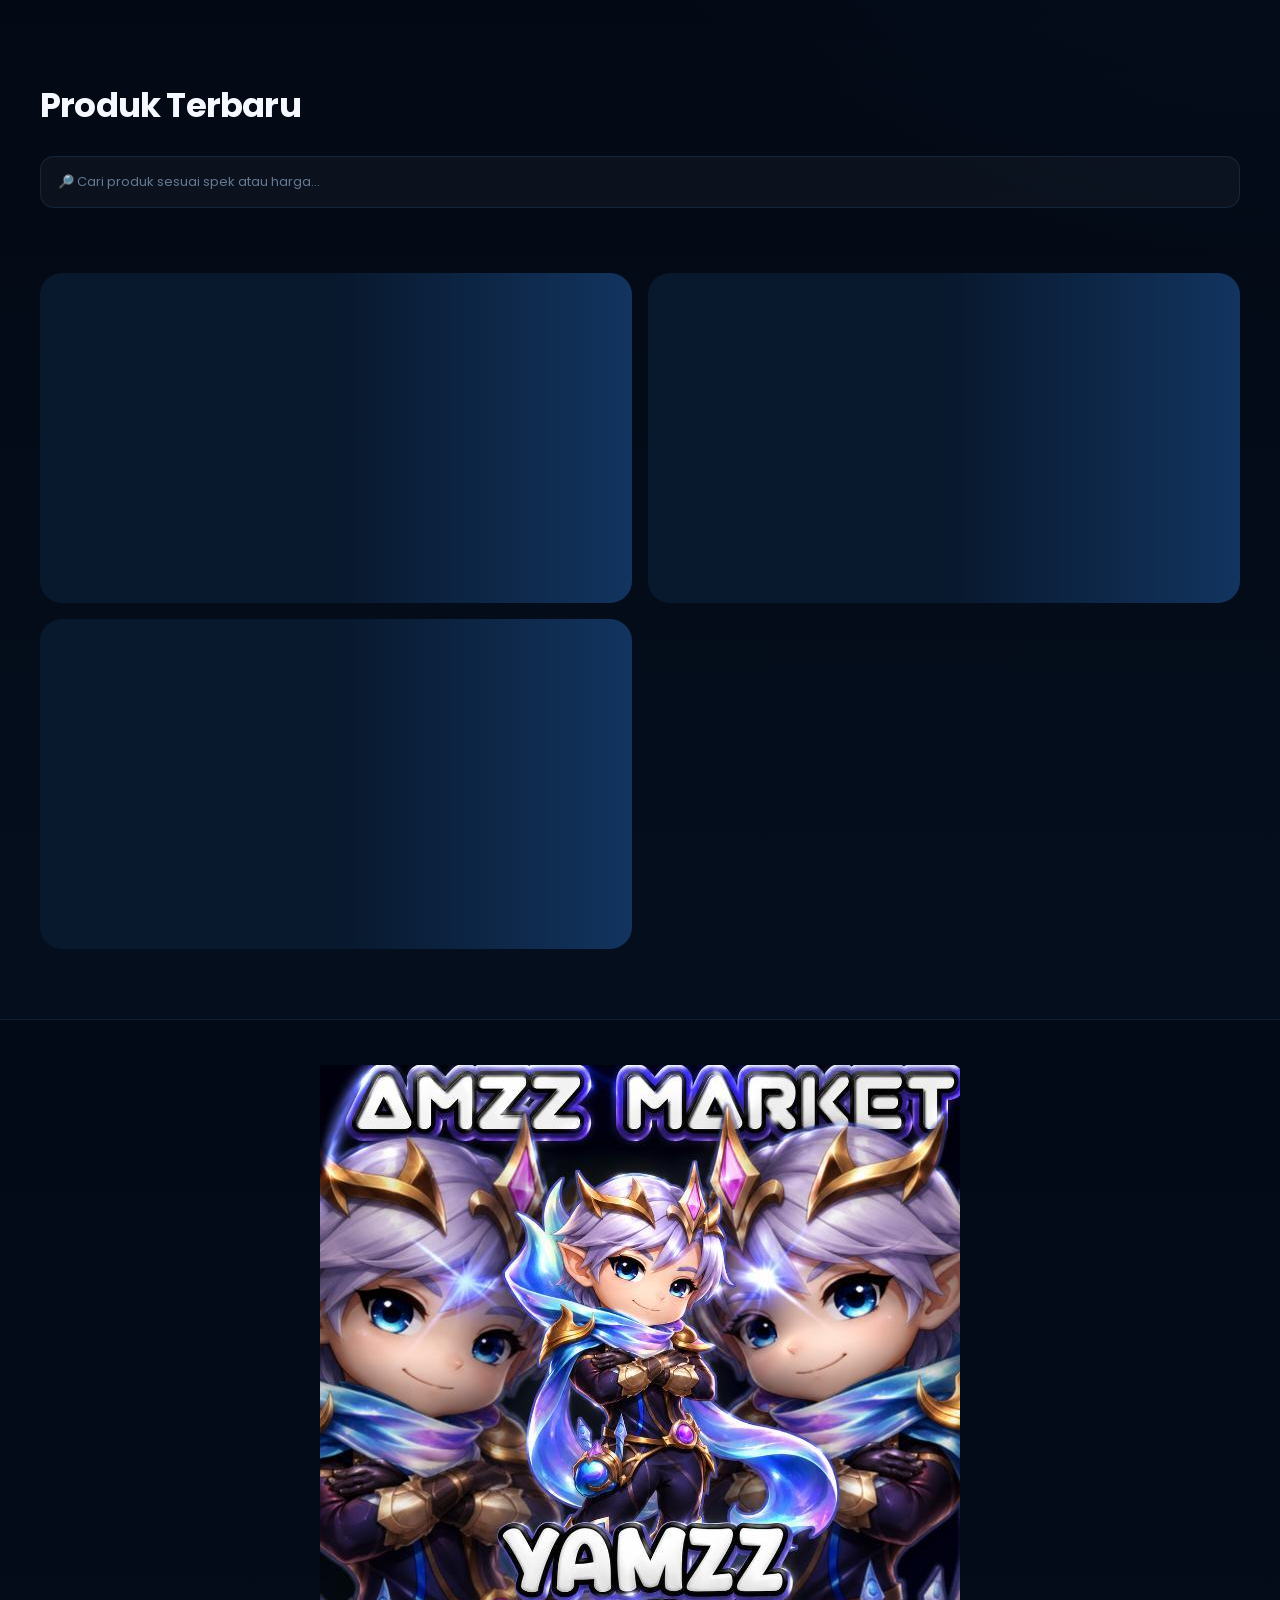
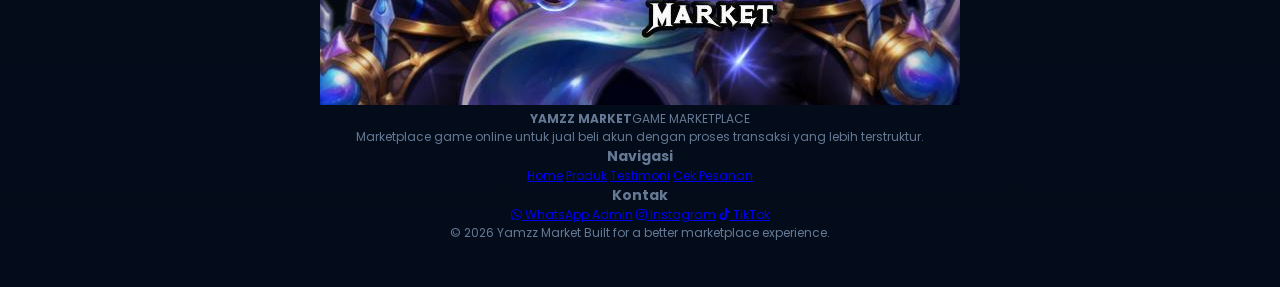
==== commit ae3775d7: "Refactor footer section with new layout and text Updated footer structure and content for better org" ====
--- a/index.html
+++ b/index.html
@@ -211,87 +211,36 @@
 </div>
 
 </section>
-<footer style="background:#0f0f0f; color:#fff; padding:50px 20px; font-family:Arial, sans-serif;">
-
-  <div style="max-width:1100px; margin:auto; display:flex; flex-wrap:wrap; gap:30px; justify-content:space-between;">
-
-    <!-- BRAND -->
-<div style="flex:1; min-width:220px;">
-
-  <div style="display:flex; align-items:center; gap:15px; margin-bottom:10px;">
-
-    <img src="assets/hero.png" alt="Logo"
-      style="width:70px; height:70px; object-fit:contain; border-radius:10px;">
-
-    <div style="display:flex; flex-direction:column; justify-content:center;">
-      <div style="font-size:20px; font-weight:bold; line-height:1;">
-        YAMZZ MARKET
+<footer>
+  <div class="footer-grid">
+    <div class="footer-brand">
+      <div class="brand footer-brand-logo">
+        <div class="brand-logo"><img src="assets/hero.png" alt="Yamzz Market"></div>
+        <div><strong>YAMZZ MARKET</strong><span>GAME MARKETPLACE</span></div>
       </div>
-      <div style="font-size:12px; color:#bbb;">
-        Marketplace Game Online
-      </div>
-    </div>
-
+      <p>Marketplace game online untuk jual beli akun dengan proses transaksi yang lebih terstruktur.</p>
+    </div>
+
+    <div>
+      <h3>Navigasi</h3>
+      <a href="#home">Home</a>
+      <a href="#products">Produk</a>
+      <a href="testimoni.html">Testimoni</a>
+      <a href="status.html">Cek Pesanan</a>
+    </div>
+
+    <div>
+      <h3>Kontak</h3>
+      <a href="https://wa.me/62881024256129"><i class="fa-brands fa-whatsapp"></i> WhatsApp Admin</a>
+      <a href="https://www.instagram.com/yamzz.market"><i class="fa-brands fa-instagram"></i> Instagram</a>
+      <a href="https://www.tiktok.com/@yamzz.market"><i class="fa-brands fa-tiktok"></i> TikTok</a>
+    </div>
   </div>
 
-  <p style="color:#bbb; line-height:1.6; margin:0;">
-    Jual beli akun game online terpercaya, cepat, dan aman. Layanan 24 jam siap membantu transaksi kamu.
-  </p>
-
-</div>
-
-    <!-- SOSMED -->
-    <div style="flex:1; min-width:220px; text-align:left;">
-      <h3 style="margin-bottom:12px;">
-        <i class="fa-solid fa-share-nodes" style="color:#00e5ff;"></i>
-        Sosial Media
-      </h3>
-
-      <div>
-        <a href="https://www.instagram.com/yamzz.market?igsh=MXFtM2Ezcm1jc3E2NA==" style="display:block; color:#fff; text-decoration:none; margin-bottom:8px;">
-          <i class="fa-brands fa-instagram" style="color:#ff4da6;"></i> Instagram
-        </a>
-
-        <a href="https://www.tiktok.com/@yamzz.market?_r=1&_t=ZS-97qJ6Oo4fh6" style="display:block; color:#fff; text-decoration:none; margin-bottom:8px;">
-          <i class="fa-brands fa-tiktok" style="color:#fff;"></i> TikTok
-        </a>
-
-        <a href="https://youtube.com/@yamzzstore?si=oAqmzsO0jcOMi3Q4" style="display:block; color:#fff; text-decoration:none; margin-bottom:8px;">
-          <i class="fa-brands fa-youtube" style="color:#ff0000;"></i> YouTube
-        </a>
-      </div>
-    </div>
-
-    <!-- KONTAK -->
-   <div style="flex:1; min-width:220px; text-align:left;">
-      <h3 style="margin-bottom:12px;">
-        <i class="fa-solid fa-headset" style="color:#00ff99;"></i>
-        Kontak Admin
-      </h3>
-
-      <div style="line-height:1.8;">
-        <a href="https://wa.me/62881024256129" style="color:#25D366; text-decoration:none; display:block; margin-bottom:8px;">
-          <i class="fa-brands fa-whatsapp"></i> WhatsApp Admin
-        </a>
-
-        <div style="margin-bottom:8px;">
-          <i class="fa-solid fa-envelope" style="color:#ffd700;"></i> yamzzmarket@gmail.com
-        </div>
-
-        <div>
-          <i class="fa-brands fa-telegram" style="color:#2AABEE;"></i> @yamzzmarket
-        </div>
-      </div>
-    </div>
-
+  <div class="footer-bottom">
+    <span>© 2026 Yamzz Market</span>
+    <span>Built for a better marketplace experience.</span>
   </div>
-
-  <hr style="margin:30px 0; border:1px solid #222;">
-
-  <p style="text-align:center; font-size:14px; color:#777;">
-    © 2026 <i class="fa-solid fa-crown" style="color:#ffd700;"></i> YAMZZ MARKET • All Rights Reserved
-  </p>
-
 </footer>
 
 <!-- Font Awesome CDN -->
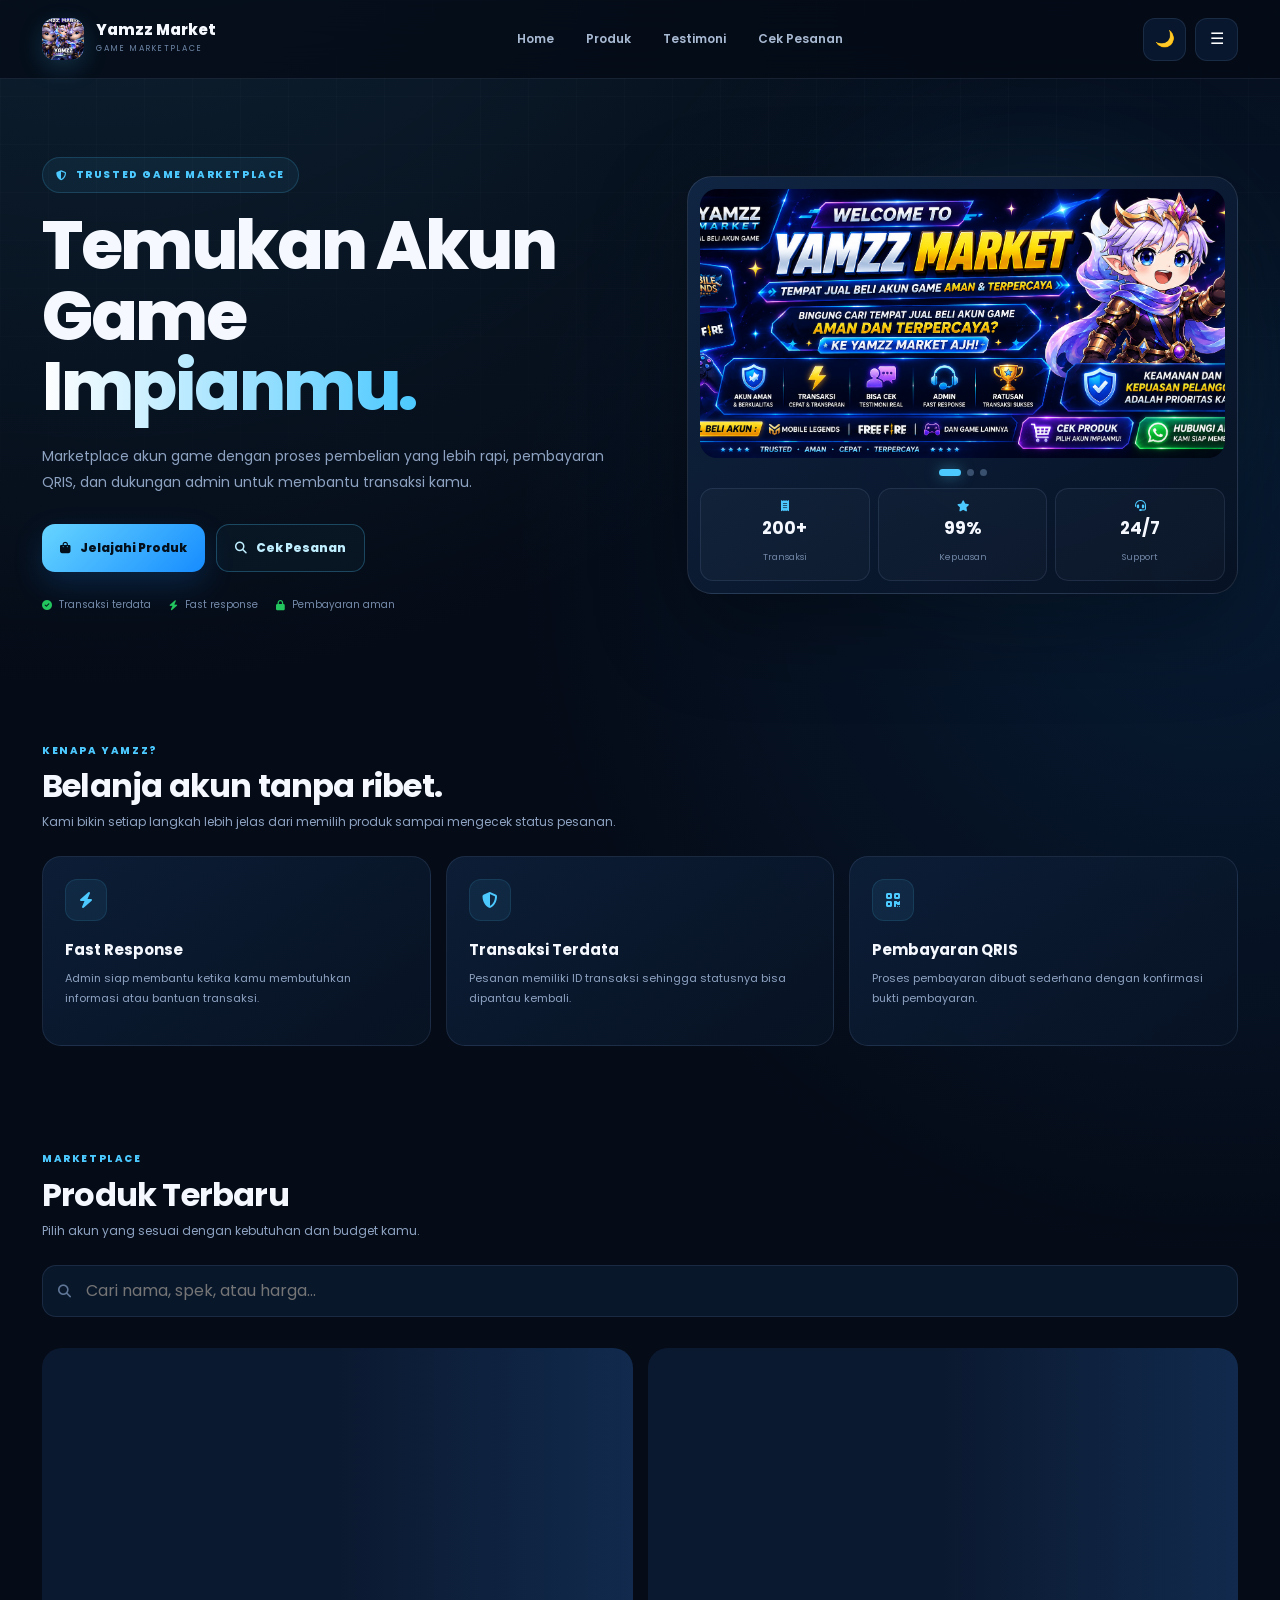
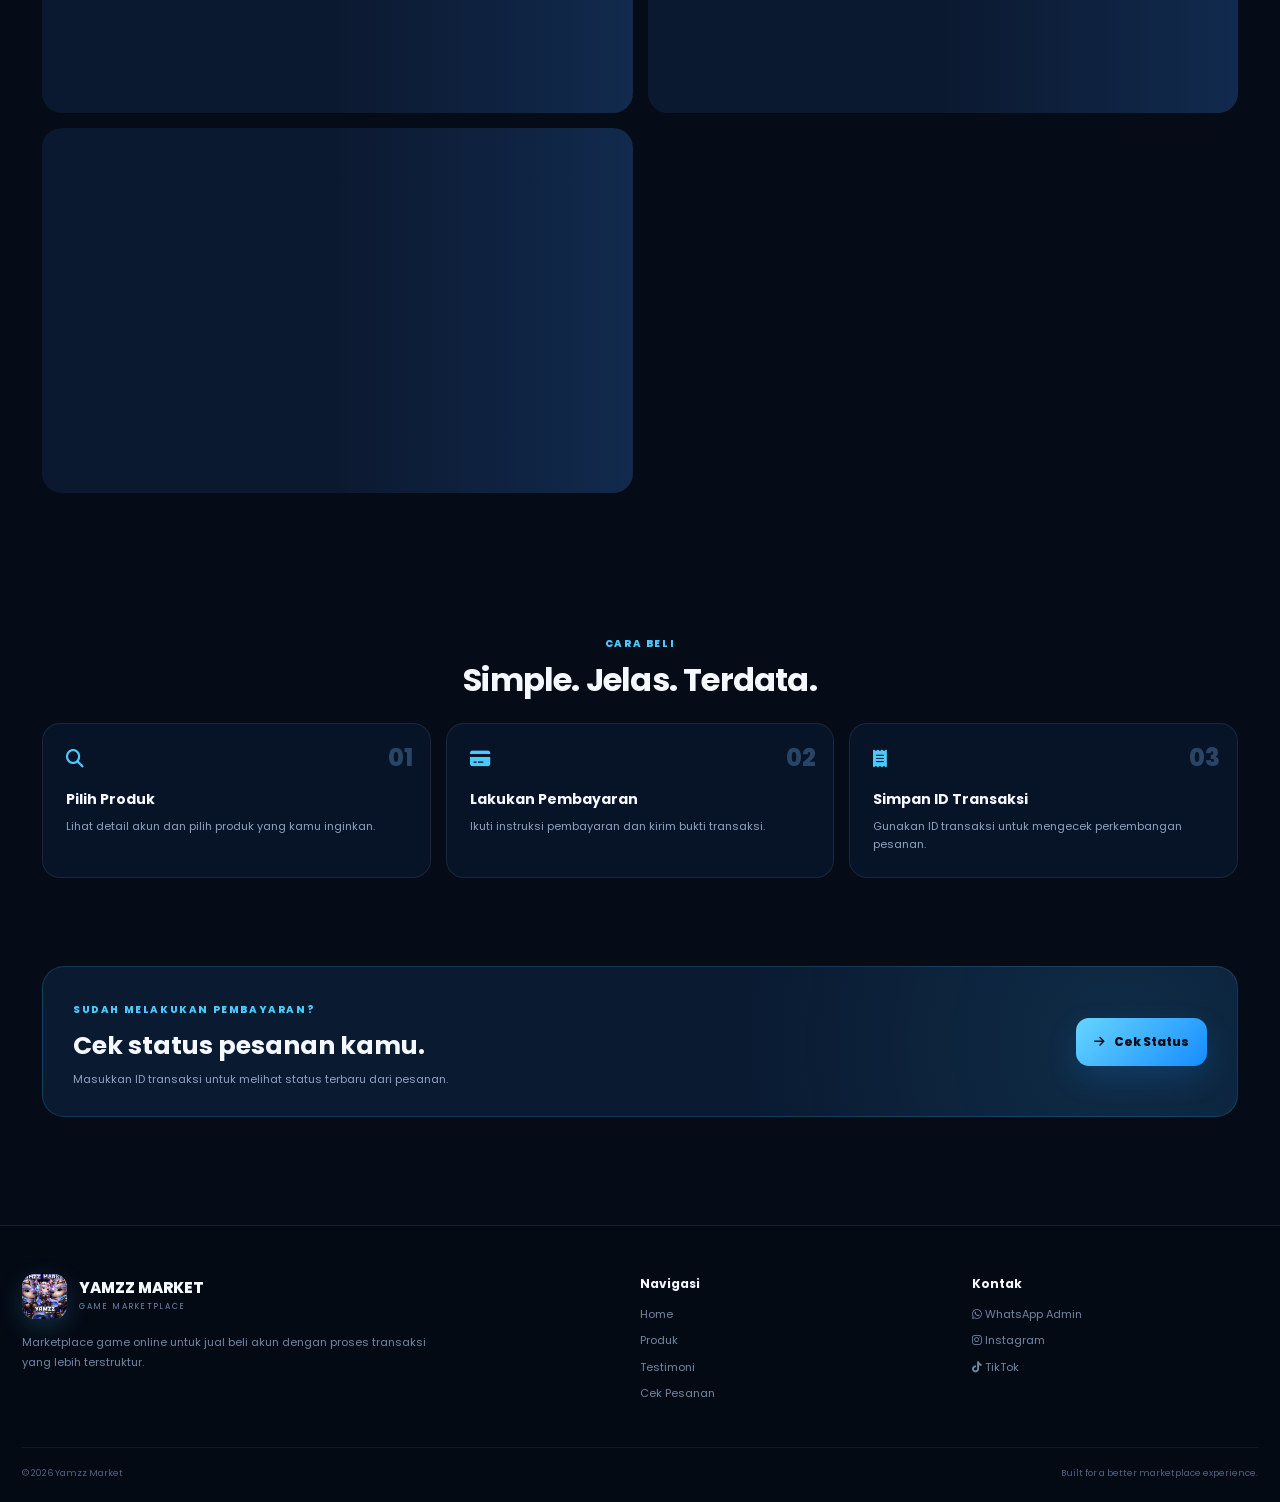
==== commit 7121e657: "Refactor navigation and hero section in index.html" ====
--- a/index.html
+++ b/index.html
@@ -62,155 +62,157 @@
 
 </head>
 <body>
- <nav class="navbar">
-
-    <div class="logo">
-
-    <img
-        src="assets/hero.png"
-        alt="Preview"
-        class="hero-preview">
-
-        <h2 id="site-name">
-            Yamzz Market
-        </h2>
-
+
+<nav class="navbar">
+  <div class="nav-inner">
+    <a class="brand" href="#home">
+      <div class="brand-logo"><img src="assets/hero.png" alt="Yamzz Market"></div>
+      <div>
+        <strong id="site-name">Yamzz Market</strong>
+        <span>GAME MARKETPLACE</span>
+      </div>
+    </a>
+
+    <div class="nav-links">
+      <a href="#home">Home</a>
+      <a href="#products">Produk</a>
+      <a href="testimoni.html">Testimoni</a>
+      <a href="status.html">Cek Pesanan</a>
     </div>
 
     <div class="nav-actions">
-
-<button
-class="theme-btn"
-onclick="toggleTheme()"
-id="themeBtn">
-
-🌙
-
-</button>
-
-        <button
-        class="menu-btn"
-        onclick="toggleMenu()">
-
-            ☰
-
-        </button>
-
-    </div>
-
+      <button class="icon-btn" onclick="toggleTheme()" id="themeBtn" aria-label="Ganti tema">🌙</button>
+      <button class="icon-btn menu-btn" onclick="toggleMenu()" aria-label="Menu">☰</button>
+    </div>
+  </div>
 </nav>
 
-<div
-id="mobileMenu"
-class="mobile-menu">
-
-    <a href="#home">
-        Home
-    </a>
-
-    <a href="#products">
-        Produk
-    </a>
-
-    <a
-    id="groupLink"
-    href="https://linktr.ee/yamzzmarket">
-        Cek Keaslian
-    </a>
-
+<div id="mobileMenu" class="mobile-menu">
+  <a href="#home">Home</a>
+  <a href="#products">Produk</a>
+  <a href="testimoni.html">Testimoni</a>
+  <a href="status.html">Cek Pesanan</a>
+  <a id="groupLink" href="https://linktr.ee/yamzzmarket">Kontak Admin</a>
 </div>
-<div class="banner-slider">
-    <img src="assets/banner.png" class="slide active">
-    <img src="assets/banner3.png" class="slide">
-    <img src="assets/banner4.png" class="slide">
-</div>
-<div class="slider-dots">
-    <span class="dot active"></span>
-    <span class="dot"></span>
-    <span class="dot"></span>
-</div>
-      <div class="dashboard-stats">
-                <div>
-                    <h4>200+</h4>
-                    <span>Transaksi</span>
-                </div>
-
-                <div>
-                    <h4>99%</h4>
-                    <span>Kepuasan</span>
-                </div>
-
-                <div>
-                    <h4>24/7</h4>
-                    <span>Support</span>
-                </div>
-
-            </div>
-<section class="hero" id="home"><div class="hero-content">
-
+
+<main id="home">
+
+<section class="hero">
+  <div class="hero-content">
     <div class="hero-left">
-
-        <span class="hero-badge">
-            TRUSTED GAME MARKETPLACE
-        </span>
-
-        <h1>Temukan Akun Game <span>Impianmu.</span></h1>
-
-        <p>Marketplace akun game dengan proses pembelian yang lebih rapi, pembayaran QRIS, dan dukungan admin untuk membantu transaksi kamu.</p>
-
-        <div class="hero-buttons">
+      <span class="hero-badge"><i class="fa-solid fa-shield-halved"></i> TRUSTED GAME MARKETPLACE</span>
+      <h1>Temukan Akun Game <span>Impianmu.</span></h1>
+      <p>Marketplace akun game dengan proses pembelian yang lebih rapi, pembayaran QRIS, dan dukungan admin untuk membantu transaksi kamu.</p>
+
+      <div class="hero-buttons">
         <a href="#products" class="btn btn-primary"><i class="fa-solid fa-bag-shopping"></i> Jelajahi Produk</a>
         <a href="status.html" class="btn btn-outline"><i class="fa-solid fa-magnifying-glass"></i> Cek Pesanan</a>
       </div>
 
-    </div>
-
-</div>
-
-</section><section class="section"><h2 class="section-title">
-    Kenapa Memilih Kami?
-</h2>
-
-<div class="features">
-
+      <div class="hero-trust">
+        <div><i class="fa-solid fa-circle-check"></i><span>Transaksi terdata</span></div>
+        <div><i class="fa-solid fa-bolt"></i><span>Fast response</span></div>
+        <div><i class="fa-solid fa-lock"></i><span>Pembayaran aman</span></div>
+      </div>
+    </div>
+
+    <div class="hero-visual">
+      <div class="hero-glow"></div>
+      <div class="dashboard-card">
+        <div class="banner-slider">
+          <img src="assets/banner.png" class="slide active" alt="Yamzz Market">
+          <img src="assets/banner3.png" class="slide" alt="Yamzz Market">
+          <img src="assets/banner4.png" class="slide" alt="Yamzz Market">
+        </div>
+        <div class="slider-dots">
+          <span class="dot active"></span>
+          <span class="dot"></span>
+          <span class="dot"></span>
+        </div>
+        <div class="dashboard-stats">
+          <div><i class="fa-solid fa-receipt"></i><strong>200+</strong><span>Transaksi</span></div>
+          <div><i class="fa-solid fa-star"></i><strong>99%</strong><span>Kepuasan</span></div>
+          <div><i class="fa-solid fa-headset"></i><strong>24/7</strong><span>Support</span></div>
+        </div>
+      </div>
+    </div>
+  </div>
+</section>
+
+<section class="section intro-section">
+  <div class="section-heading">
+    <span class="eyebrow">KENAPA YAMZZ?</span>
+    <h2>Belanja akun tanpa ribet.</h2>
+    <p>Kami bikin setiap langkah lebih jelas dari memilih produk sampai mengecek status pesanan.</p>
+  </div>
+
+  <div class="features">
     <div class="feature-card">
-        <h3>⚡ Fast Response</h3>
-        <p>Admin aktif dan respons cepat.</p>
-    </div>
-
+      <div class="feature-icon"><i class="fa-solid fa-bolt"></i></div>
+      <h3>Fast Response</h3>
+      <p>Admin siap membantu ketika kamu membutuhkan informasi atau bantuan transaksi.</p>
+    </div>
     <div class="feature-card">
-        <h3>🔒 Aman</h3>
-        <p>Transaksi aman dan terpercaya.</p>
-    </div>
-
+      <div class="feature-icon"><i class="fa-solid fa-shield-halved"></i></div>
+      <h3>Transaksi Terdata</h3>
+      <p>Pesanan memiliki ID transaksi sehingga statusnya bisa dipantau kembali.</p>
+    </div>
     <div class="feature-card">
-        <h3>⭐ Trusted</h3>
-        <p>Sudah melayani banyak pelanggan.</p>
-    </div>
-
-</div>
-
-</section>
-<section class="section"><h2 class="section-title">
-    Produk Terbaru
-</h2>
-
-<input
-type="text"
-class="search"
-placeholder="🔎 Cari produk sesuai spek atau harga...">
-
-<div id="categoryFilter" class="category-filter"></div>
-
-<div id="products" class="products">
-
+      <div class="feature-icon"><i class="fa-solid fa-qrcode"></i></div>
+      <h3>Pembayaran QRIS</h3>
+      <p>Proses pembayaran dibuat sederhana dengan konfirmasi bukti pembayaran.</p>
+    </div>
+  </div>
+</section>
+
+<section class="section product-section" id="products">
+  <div class="section-heading product-heading">
+    <div>
+      <span class="eyebrow">MARKETPLACE</span>
+      <h2>Produk Terbaru</h2>
+      <p>Pilih akun yang sesuai dengan kebutuhan dan budget kamu.</p>
+    </div>
+  </div>
+
+  <div class="search-wrap">
+    <i class="fa-solid fa-magnifying-glass"></i>
+    <input type="text" class="search" placeholder="Cari nama, spek, atau harga..." aria-label="Cari produk">
+  </div>
+
+  <div id="categoryFilter" class="category-filter"></div>
+
+  <div id="products" class="products">
     <div class="loading-card"></div>
     <div class="loading-card"></div>
     <div class="loading-card"></div>
-
-</div>
-
-</section>
+  </div>
+</section>
+
+<section class="section process-section">
+  <div class="section-heading center">
+    <span class="eyebrow">CARA BELI</span>
+    <h2>Simple. Jelas. Terdata.</h2>
+  </div>
+  <div class="process-grid">
+    <div class="process-card"><span>01</span><i class="fa-solid fa-magnifying-glass"></i><h3>Pilih Produk</h3><p>Lihat detail akun dan pilih produk yang kamu inginkan.</p></div>
+    <div class="process-card"><span>02</span><i class="fa-solid fa-credit-card"></i><h3>Lakukan Pembayaran</h3><p>Ikuti instruksi pembayaran dan kirim bukti transaksi.</p></div>
+    <div class="process-card"><span>03</span><i class="fa-solid fa-receipt"></i><h3>Simpan ID Transaksi</h3><p>Gunakan ID transaksi untuk mengecek perkembangan pesanan.</p></div>
+  </div>
+</section>
+
+<section class="section cta-section">
+  <div class="cta-card">
+    <div>
+      <span class="eyebrow">SUDAH MELAKUKAN PEMBAYARAN?</span>
+      <h2>Cek status pesanan kamu.</h2>
+      <p>Masukkan ID transaksi untuk melihat status terbaru dari pesanan.</p>
+    </div>
+    <a href="status.html" class="btn btn-primary"><i class="fa-solid fa-arrow-right"></i> Cek Status</a>
+  </div>
+</section>
+
+</main>
+
 <footer>
   <div class="footer-grid">
     <div class="footer-brand">
@@ -243,8 +245,6 @@
   </div>
 </footer>
 
-<!-- Font Awesome CDN -->
-<link rel="stylesheet" href="https://cdnjs.cloudflare.com/ajax/libs/font-awesome/6.5.0/css/all.min.css">
 <script src="js/jsonbin.js"></script>
 <script>
 const slides = document.querySelectorAll(".slide");
@@ -389,3 +389,4 @@
 </script>
 </body>
   </html>
+  
--- a/css/style.css
+++ b/css/style.css
@@ -1,1711 +1,402 @@
+
 @import url('https://fonts.googleapis.com/css2?family=Poppins:wght@400;500;600;700;800&display=swap');
 
 :root{
-  --bg:#030914;
-  --bg2:#061326;
-  --bg3:#091a32;
-
-  --card:#08182d;
-  --card2:#0c2140;
-  --card3:#102b50;
-
-  --primary:#38bdf8;
-  --primary2:#0ea5e9;
-  --primary3:#2563eb;
-
+  --bg:#050b17;
+  --bg2:#081426;
+  --panel:#0b1930;
+  --panel2:#0e203d;
+  --card:#0b1a31;
+  --line:rgba(148,180,220,.13);
+  --primary:#4cc9ff;
+  --primary2:#168cff;
   --text:#f5f9ff;
-  --muted:#91a4bd;
-  --muted2:#657994;
-
-  --border:rgba(100,180,255,.12);
-  --border-hover:rgba(56,189,248,.35);
-
-  --success:#34d399;
-  --danger:#fb7185;
-
-  --button-bg:#38bdf8;
-  --button-text:#02111f;
-
-  --stats-bg:rgba(255,255,255,.035);
-
-  --shadow:
-    0 20px 60px rgba(0,0,0,.35);
-
-  --glow:
-    0 0 40px rgba(14,165,233,.12);
-}
-
-*{
-  margin:0;
-  padding:0;
-  box-sizing:border-box;
+  --muted:#8ea3c2;
+  --success:#22c55e;
+  --danger:#ef4444;
+  --shadow:0 24px 80px rgba(0,0,0,.28);
+}
+
+*{box-sizing:border-box;margin:0;padding:0}
+html{scroll-behavior:smooth}
+body{
   font-family:'Poppins',sans-serif;
-}
-
-html{
-  scroll-behavior:smooth;
-}
-
-body{
-  min-height:100vh;
+  background:
+    radial-gradient(circle at 8% -10%,rgba(76,201,255,.14),transparent 28%),
+    radial-gradient(circle at 95% 18%,rgba(22,140,255,.12),transparent 25%),
+    var(--bg);
   color:var(--text);
-
-  background:
-    radial-gradient(
-      circle at 50% -15%,
-      rgba(14,165,233,.18),
-      transparent 35%
-    ),
-    radial-gradient(
-      circle at 100% 30%,
-      rgba(37,99,235,.08),
-      transparent 30%
-    ),
-    linear-gradient(
-      180deg,
-      #020711 0%,
-      var(--bg) 45%,
-      var(--bg2) 100%
-    );
-
+  line-height:1.6;
   overflow-x:hidden;
 }
-
-
-/* =====================================================
-   SCROLLBAR
-===================================================== */
-
-::-webkit-scrollbar{
-  width:6px;
-}
-
-::-webkit-scrollbar-track{
-  background:#020711;
-}
-
-::-webkit-scrollbar-thumb{
-  background:linear-gradient(
-    180deg,
-    var(--primary),
-    var(--primary3)
-  );
-
-  border-radius:20px;
-}
-
-
-/* =====================================================
-   NAVBAR
-===================================================== */
+body::before{
+  content:"";
+  position:fixed;
+  inset:0;
+  pointer-events:none;
+  background-image:linear-gradient(rgba(255,255,255,.018) 1px,transparent 1px),linear-gradient(90deg,rgba(255,255,255,.018) 1px,transparent 1px);
+  background-size:48px 48px;
+  mask-image:linear-gradient(to bottom,black,transparent 75%);
+}
+a{color:inherit;text-decoration:none}
+button,input{font:inherit}
 
 .navbar{
-
   position:sticky;
   top:0;
-  z-index:999;
-
-  display:flex;
-  justify-content:space-between;
-  align-items:center;
-
-  padding:15px 28px;
-
-  background:rgba(3,9,20,.78);
-
-  backdrop-filter:blur(22px);
-  -webkit-backdrop-filter:blur(22px);
-
-  border-bottom:1px solid var(--border);
-
-  box-shadow:
-    0 10px 40px rgba(0,0,0,.18);
-}
-
-.logo{
+  z-index:1000;
+  background:rgba(5,11,23,.78);
+  border-bottom:1px solid var(--line);
+  backdrop-filter:blur(18px);
+}
+.nav-inner{
+  max-width:1240px;
+  min-height:78px;
+  margin:auto;
+  padding:0 22px;
   display:flex;
   align-items:center;
-  gap:12px;
-}
-
-.logo img{
-  width:58px;
-  height:58px;
-
-  border-radius:16px;
-
-  object-fit:cover;
-
-  border:1px solid rgba(56,189,248,.25);
-
-  box-shadow:
-    0 0 25px rgba(14,165,233,.15);
-}
-
-.logo h2{
-  color:var(--text);
-
-  font-size:18px;
-  font-weight:700;
-  letter-spacing:-.3px;
-}
-
-
-/* NAV LINKS */
-
-.nav-links{
-  display:flex;
+  justify-content:space-between;
+  gap:25px;
+}
+.brand{display:flex;align-items:center;gap:12px}
+.brand-logo{
+  width:42px;height:42px;
+  border-radius:13px;
+  overflow:hidden;
+  background:linear-gradient(135deg,var(--primary),var(--primary2));
+  box-shadow:0 8px 25px rgba(76,201,255,.18);
+}
+.brand-logo img{width:100%;height:100%;object-fit:cover}
+.brand strong{display:block;font-size:15px;line-height:1.1;font-weight:800}
+.brand span{display:block;color:#6f86a7;font-size:8px;letter-spacing:2px;margin-top:4px}
+.nav-links{display:flex;align-items:center;gap:6px}
+.nav-links a{
+  color:#a9bad3;
+  font-size:12px;
+  font-weight:600;
+  padding:10px 13px;
+  border-radius:10px;
+  transition:.2s;
+}
+.nav-links a:hover{color:#fff;background:rgba(255,255,255,.05)}
+.nav-actions{display:flex;gap:9px}
+.icon-btn{
+  width:43px;height:43px;
+  border:1px solid var(--line);
+  border-radius:12px;
+  background:rgba(10,28,52,.8);
+  color:#fff;
+  cursor:pointer;
+  transition:.2s;
+}
+.icon-btn:hover{border-color:rgba(76,201,255,.45);transform:translateY(-1px)}
+.mobile-menu{
+  position:fixed;
+  top:88px;
+  right:20px;
+  z-index:999;
+  width:260px;
+  padding:10px;
+  border:1px solid var(--line);
+  border-radius:18px;
+  background:rgba(11,25,48,.96);
+  backdrop-filter:blur(20px);
+  box-shadow:var(--shadow);
+  transform:translateY(-10px) scale(.96);
+  opacity:0;
+  visibility:hidden;
+  transition:.2s;
+}
+.mobile-menu.show{transform:none;opacity:1;visibility:visible}
+.mobile-menu a{
+  display:block;padding:13px 14px;border-radius:11px;
+  color:#b5c5dc;font-size:12px;font-weight:600;
+}
+.mobile-menu a:hover{background:#122743;color:#fff}
+
+.hero{max-width:1240px;margin:auto;padding:78px 22px 55px}
+.hero-content{
+  display:grid;
+  grid-template-columns:1.03fr .97fr;
+  gap:60px;
+  align-items:center;
+}
+.hero-badge,.eyebrow{
+  display:inline-flex;
   align-items:center;
   gap:8px;
-}
-
-.nav-links a{
-
+  color:var(--primary);
+  font-size:10px;
+  font-weight:800;
+  letter-spacing:1.6px;
+}
+.hero-badge{
+  padding:9px 13px;
+  border-radius:999px;
+  background:rgba(76,201,255,.07);
+  border:1px solid rgba(76,201,255,.18);
+}
+.hero h1{
+  margin-top:18px;
+  max-width:680px;
+  font-size:clamp(42px,5.3vw,72px);
+  line-height:1.04;
+  letter-spacing:-2.5px;
+  font-weight:800;
+}
+.hero h1 span{
+  background:linear-gradient(90deg,#fff,var(--primary));
+  -webkit-background-clip:text;
+  color:transparent;
+}
+.hero p{
+  max-width:600px;
+  margin-top:20px;
   color:var(--muted);
-
-  text-decoration:none;
-
-  padding:10px 15px;
-
-  border-radius:12px;
-
-  font-size:13px;
-  font-weight:500;
-
-  transition:.25s ease;
-}
-
-.nav-links a:hover{
-
-  color:var(--text);
-
-  background:rgba(56,189,248,.08);
-
-}
-
-
-/* =====================================================
-   NAV ACTION
-===================================================== */
-
-.nav-actions{
-  display:flex;
-  align-items:center;
-  gap:10px;
-}
-
-.theme-btn,
-.menu-btn{
-
-  width:44px;
-  height:44px;
-
-  border-radius:13px;
-
-  border:1px solid var(--border);
-
-  background:rgba(255,255,255,.035);
-
-  color:var(--text);
-
-  font-size:18px;
-
-  cursor:pointer;
-
-  transition:.25s ease;
-}
-
-.theme-btn:hover,
-.menu-btn:hover{
-
-  border-color:var(--border-hover);
-
-  background:rgba(56,189,248,.08);
-
-  transform:translateY(-2px);
-}
-
-
-/* =====================================================
-   HERO
-===================================================== */
-
-.hero{
-
-  max-width:1250px;
-
-  margin:auto;
-
-  padding:95px 25px 70px;
-}
-
-.hero-content{
-
-  display:grid;
-
-  grid-template-columns:
-    minmax(0,1fr)
-    minmax(350px,480px);
-
-  gap:70px;
-
-  align-items:center;
-}
-
-.hero-badge{
-
+  font-size:14px;
+  line-height:1.9;
+}
+.hero-buttons{display:flex;gap:11px;flex-wrap:wrap;margin-top:28px}
+.btn{
+  min-height:48px;
+  padding:0 18px;
   display:inline-flex;
   align-items:center;
-
-  padding:9px 15px;
-
+  justify-content:center;
+  gap:9px;
+  border-radius:13px;
+  font-size:12px;
+  font-weight:800;
+  transition:.2s;
+}
+.btn:hover{transform:translateY(-2px)}
+.btn-primary{
+  color:#03101c;
+  background:linear-gradient(135deg,#67d5ff,var(--primary2));
+  box-shadow:0 12px 30px rgba(22,140,255,.18);
+}
+.btn-outline{color:#bfeeff;border:1px solid rgba(76,201,255,.28);background:rgba(76,201,255,.04)}
+.hero-trust{display:flex;gap:18px;flex-wrap:wrap;margin-top:25px}
+.hero-trust div{display:flex;align-items:center;gap:7px;color:#748aa9;font-size:10px}
+.hero-trust i{color:var(--success)}
+
+.hero-visual{position:relative}
+.hero-glow{
+  position:absolute;
+  width:330px;height:330px;
+  right:8%;top:5%;
+  background:rgba(76,201,255,.16);
+  filter:blur(85px);
+  border-radius:50%;
+}
+.dashboard-card{
+  position:relative;
+  overflow:hidden;
+  padding:12px;
+  border:1px solid rgba(255,255,255,.1);
+  border-radius:25px;
+  background:linear-gradient(145deg,rgba(17,39,70,.92),rgba(7,17,34,.92));
+  box-shadow:0 30px 90px rgba(0,0,0,.35);
+}
+.banner-slider{position:relative;overflow:hidden;border-radius:17px;aspect-ratio:16/8.2;background:#081426}
+.slide{display:none;width:100%;height:100%;object-fit:cover}
+.slide.active{display:block}
+.slider-dots{display:flex;justify-content:center;gap:6px;margin:11px 0 4px}
+.dot{width:7px;height:7px;border-radius:99px;background:#39516f;cursor:pointer;transition:.25s}
+.dot.active{width:22px;background:var(--primary);box-shadow:0 0 14px rgba(76,201,255,.5)}
+.dashboard-stats{display:grid;grid-template-columns:repeat(3,1fr);gap:8px;margin-top:12px}
+.dashboard-stats div{
+  padding:12px 8px;text-align:center;
+  border:1px solid var(--line);border-radius:13px;background:rgba(255,255,255,.025)
+}
+.dashboard-stats i{display:block;color:var(--primary);font-size:11px;margin-bottom:3px}
+.dashboard-stats strong{display:block;font-size:17px}
+.dashboard-stats span{font-size:9px;color:#7187a6}
+
+.section{max-width:1240px;margin:auto;padding:68px 22px}
+.section-heading{margin-bottom:25px}
+.section-heading h2{font-size:32px;line-height:1.15;margin-top:7px;letter-spacing:-.8px}
+.section-heading p{color:var(--muted);font-size:12px;margin-top:7px;max-width:600px}
+.section-heading.center{text-align:center}
+.section-heading.center p{margin-left:auto;margin-right:auto}
+
+.features{display:grid;grid-template-columns:repeat(3,1fr);gap:15px}
+.feature-card{
+  position:relative;
+  padding:22px;
+  min-height:190px;
+  background:linear-gradient(145deg,rgba(13,31,57,.9),rgba(8,19,36,.9));
+  border:1px solid var(--line);
+  border-radius:19px;
+  transition:.25s;
+}
+.feature-card:hover{transform:translateY(-4px);border-color:rgba(76,201,255,.25);box-shadow:0 18px 45px rgba(0,0,0,.2)}
+.feature-icon{
+  width:42px;height:42px;border-radius:12px;
+  display:grid;place-items:center;
+  color:var(--primary);
+  background:rgba(76,201,255,.08);
+  border:1px solid rgba(76,201,255,.12);
+  margin-bottom:17px;
+}
+.feature-card h3{font-size:15px}
+.feature-card p{color:var(--muted);font-size:11px;line-height:1.8;margin-top:7px}
+
+.product-section{padding-top:30px}
+.product-heading{display:flex;justify-content:space-between;align-items:end}
+.search-wrap{position:relative;margin:18px 0 13px}
+.search-wrap i{position:absolute;left:16px;top:50%;transform:translateY(-50%);color:#5f7696;font-size:13px}
+.search{
+  width:100%;
+  height:52px;
+  padding:0 17px 0 43px;
+  border:1px solid var(--line);
+  border-radius:14px;
+  outline:none;
+  color:#fff;
+  background:rgba(11,27,49,.8);
+}
+.search:focus{border-color:rgba(76,201,255,.45);box-shadow:0 0 0 3px rgba(76,201,255,.05)}
+.category-filter{display:flex;gap:7px;flex-wrap:wrap;margin:0 0 18px}
+.cat-btn{
+  border:1px solid var(--line);
+  padding:8px 13px;
   border-radius:999px;
-
-  color:#7dd3fc;
-
-  border:1px solid
-    rgba(56,189,248,.2);
-
-  background:
-    rgba(14,165,233,.07);
-
-  font-size:12px;
-
-  font-weight:600;
-
-  box-shadow:
-    inset 0 0 20px rgba(56,189,248,.03);
-}
-
-.hero h1{
-
-  margin-top:22px;
-
-  font-size:64px;
-
-  line-height:1.08;
-
-  font-weight:800;
-
-  letter-spacing:-2px;
-
-  max-width:700px;
-}
-
-.hero p{
-
-  margin-top:22px;
-
-  max-width:620px;
-
-  color:var(--muted);
-
-  line-height:1.9;
-
-  font-size:14px;
-}
-
-
-/* =====================================================
-   HERO BUTTON
-===================================================== */
-
-.hero-buttons{
-
-  margin-top:30px;
-
-  display:flex;
-
-  gap:12px;
-}
-
-.btn{
-
-  padding:13px 22px;
-
-  border-radius:13px;
-
-  text-decoration:none;
-
-  font-size:13px;
-
-  font-weight:600;
-
-  transition:.25s ease;
-}
-
-.btn:hover{
-  transform:translateY(-3px);
-}
-
-.btn-primary{
-
-  color:#00111d;
-
-  background:
-    linear-gradient(
-      135deg,
-      #67d5ff,
-      #0ea5e9
-    );
-
-  box-shadow:
-    0 10px 30px rgba(14,165,233,.2);
-}
-
-.btn-outline{
-
-  border:1px solid
-    rgba(56,189,248,.3);
-
-  color:#7dd3fc;
-
-  background:
-    rgba(56,189,248,.04);
-}
-
-.btn-outline:hover{
-
-  background:
-    rgba(56,189,248,.1);
-
-  border-color:
-    rgba(56,189,248,.55);
-}
-
-
-/* =====================================================
-   DASHBOARD
-===================================================== */
-
-.dashboard-card{
-
+  background:#0a1930;
+  color:#8fa5c2;
+  font-size:10px;
+  font-weight:700;
+  cursor:pointer;
+  transition:.2s;
+}
+.cat-btn:hover,.cat-btn.active{color:#03101c;background:var(--primary);border-color:var(--primary)}
+.products{display:grid;grid-template-columns:repeat(2,minmax(0,1fr));gap:15px}
+.product{
   overflow:hidden;
-
-  padding:0;
-
-  background:
-    linear-gradient(
-      145deg,
-      rgba(12,33,64,.8),
-      rgba(4,14,28,.9)
-    );
-
-  border:
-    1px solid var(--border);
-
-  border-radius:28px;
-
-  box-shadow:
-    var(--shadow),
-    var(--glow);
-}
-
-
-/* =====================================================
-   SLIDER
-===================================================== */
-
-.banner-slider{
-
-  position:relative;
-
-  width:100%;
-
-  overflow:hidden;
-
-  border-radius:22px;
-}
-
-.slide{
-
-  position:absolute;
-
-  width:100%;
-
-  left:0;
-  top:0;
-
-  opacity:0;
-
-  transition:
-    opacity .5s ease;
-}
-
-.slide.active{
-
-  opacity:1;
-
-  position:relative;
-}
-
-.slides img{
-
-  width:100%;
-
-  display:block;
-
-  object-fit:cover;
-}
-
-.slider-dots{
-
-  display:flex;
-
-  justify-content:center;
-
-  gap:7px;
-
-  margin:
-    12px 0 20px;
-}
-
-.dot{
-
-  width:7px;
-  height:7px;
-
-  border-radius:999px;
-
-  background:#45617f;
-
-  cursor:pointer;
-
-  transition:.3s;
-}
-
-.dot.active{
-
-  width:25px;
-
-  background:var(--primary);
-
-  box-shadow:
-    0 0 12px
-    rgba(56,189,248,.55);
-}
-
-
-/* =====================================================
-   DASHBOARD STATS
-===================================================== */
-
-.dashboard-card h3{
-  font-size:28px;
-}
-
-.dashboard-stats{
-
-  display:grid;
-
-  grid-template-columns:
-    repeat(3,1fr);
-
-  gap:10px;
-
-  margin-top:20px;
-}
-
-.dashboard-stats div{
-
-  text-align:center;
-
-  padding:14px 10px;
-
-  border-radius:15px;
-
-  background:
-    rgba(255,255,255,.025);
-
-  border:
-    1px solid var(--border);
-
+  padding:10px;
+  border:1px solid var(--line);
+  border-radius:20px;
+  background:linear-gradient(145deg,#0d203d,#09172c);
   transition:.25s;
 }
-
-.dashboard-stats div:hover{
-
-  background:
-    rgba(56,189,248,.05);
-
-  border-color:
-    var(--border-hover);
-}
-
-.dashboard-stats h4{
-
-  color:#67d5ff;
-
-  font-size:21px;
-
-  font-weight:700;
-}
-
-
-/* =====================================================
-   SECTION
-===================================================== */
-
-.section{
-
-  max-width:1250px;
-
-  margin:auto;
-
-  padding:70px 25px;
-}
-
-.section-title{
-
-  font-size:34px;
-
-  font-weight:700;
-
-  letter-spacing:-.8px;
-
-  margin-bottom:25px;
-}
-
-
-/* =====================================================
-   CATEGORY FILTER
-===================================================== */
-
-.category-filter{
-
-  display:flex;
-
-  gap:8px;
-
-  flex-wrap:wrap;
-
-  margin:15px 0 25px;
-}
-
-.cat-btn{
-
-  padding:9px 16px;
-
-  border:1px solid var(--border);
-
-  border-radius:999px;
-
-  cursor:pointer;
-
-  background:
-    rgba(255,255,255,.035);
-
-  color:var(--muted);
-
-  font-size:12px;
-
-  font-weight:600;
-
-  transition:.25s;
-}
-
-.cat-btn:hover{
-
-  color:var(--text);
-
-  border-color:
-    var(--border-hover);
-
-  background:
-    rgba(56,189,248,.06);
-}
-
-.cat-btn.active{
-
-  color:#001321;
-
-  background:
-    linear-gradient(
-      135deg,
-      #67d5ff,
-      #0ea5e9
-    );
-
-  border-color:transparent;
-
-  box-shadow:
-    0 7px 20px
-    rgba(14,165,233,.18);
-}
-
-
-/* =====================================================
-   FEATURES
-===================================================== */
-
-.features{
-
-  display:grid;
-
-  grid-template-columns:
-    repeat(
-      auto-fit,
-      minmax(250px,1fr)
-    );
-
-  gap:16px;
-}
-
-.feature-card{
-
-  background:
-    linear-gradient(
-      145deg,
-      rgba(12,33,64,.8),
-      rgba(7,22,42,.8)
-    );
-
-  border:
-    1px solid var(--border);
-
-  border-radius:20px;
-
-  padding:23px;
-
-  transition:.3s ease;
-}
-
-.feature-card:hover{
-
-  transform:translateY(-4px);
-
-  border-color:
-    var(--border-hover);
-
-  box-shadow:
-    0 15px 40px rgba(0,0,0,.22);
-}
-
-.feature-card p{
-
-  color:var(--muted);
-
-  margin-top:9px;
-
-  font-size:13px;
-
-  line-height:1.7;
-}
-
-
-/* =====================================================
-   SEARCH
-===================================================== */
-
-.search{
-
-  width:100%;
-
-  padding:15px 17px;
-
-  outline:none;
-
-  border:1px solid var(--border);
-
-  border-radius:14px;
-
-  background:
-    rgba(255,255,255,.035);
-
-  color:var(--text);
-
-  font-size:13px;
-
-  margin-bottom:25px;
-
-  transition:.25s;
-}
-
-.search::placeholder{
-  color:var(--muted2);
-}
-
-.search:focus{
-
-  border-color:
-    rgba(56,189,248,.4);
-
-  background:
-    rgba(56,189,248,.035);
-
-  box-shadow:
-    0 0 0 4px
-    rgba(56,189,248,.05);
-}
-
-
-/* =====================================================
-   PRODUCTS
-===================================================== */
-
-.products{
-
-  display:grid;
-
-  grid-template-columns:
-    repeat(2,1fr);
-
-  gap:16px;
-}
-
-.product{
-
-  background:
-    linear-gradient(
-      150deg,
-      #0c2547,
-      #07172e
-    );
-
-  border:
-    1px solid var(--border);
-
-  border-radius:22px;
-
-  padding:10px;
-
-  transition:.3s ease;
-
-  box-shadow:
-    0 10px 35px
-    rgba(0,0,0,.15);
-}
-
-.product:hover{
-
-  transform:
-    translateY(-5px);
-
-  border-color:
-    var(--border-hover);
-
-  box-shadow:
-    0 20px 50px
-    rgba(0,0,0,.28),
-    0 0 30px
-    rgba(14,165,233,.08);
-}
-
-
-/* =====================================================
-   PRODUCT IMAGE
-===================================================== */
-
-.product-image{
-
-  position:relative;
-
-  height:190px;
-
-  border-radius:17px;
-
-  overflow:hidden;
-
-  margin-bottom:14px;
-
-  background:
-    linear-gradient(
-      135deg,
-      #0b2344,
-      #06152b
-    );
-}
-
-.product-image img{
-
-  width:100%;
-  height:100%;
-
-  display:block;
-
-  object-fit:cover;
-
-  transition:
-    transform .5s ease;
-}
-
-.product:hover .product-image img{
-
-  transform:scale(1.04);
-}
-
-
-/* SHARE */
-
+.product:hover{transform:translateY(-4px);border-color:rgba(76,201,255,.24);box-shadow:0 20px 55px rgba(0,0,0,.25)}
+.product-image{position:relative;height:205px;margin-bottom:13px;overflow:hidden;border-radius:15px;background:#071326}
+.product-image::after{content:"";position:absolute;inset:0;background:linear-gradient(to top,rgba(0,0,0,.25),transparent 45%);pointer-events:none}
+.product-image img{width:100%;height:100%;object-fit:cover;display:block;transition:.4s}
+.product:hover .product-image img{transform:scale(1.035)}
 .share-icon{
-
-  position:absolute;
-
-  top:10px;
-  right:10px;
-
-  width:38px;
-  height:38px;
-
-  border:1px solid
-    rgba(255,255,255,.12);
-
-  border-radius:50%;
-
-  background:
-    rgba(0,0,0,.55);
-
-  backdrop-filter:blur(12px);
-
-  color:#fff;
-
-  cursor:pointer;
-
-  z-index:10;
-
-  transition:.25s;
-}
-
-.share-icon:hover{
-
-  transform:scale(1.08);
-
-  background:
-    rgba(14,165,233,.3);
-
-  border-color:
-    rgba(56,189,248,.5);
-}
-
-
-/* =====================================================
-   PRODUCT TOP
-===================================================== */
-
-.product-top{
-
-  display:flex;
-
-  justify-content:space-between;
-
-  align-items:center;
-
-  gap:8px;
-
-  margin-bottom:13px;
-}
-
-.badge-game,
-.badge-ready{
-
-  padding:6px 11px;
-
-  border-radius:999px;
-
-  font-size:10px;
-
-  font-weight:600;
-}
-
-.badge-game{
-
-  background:
-    rgba(56,189,248,.09);
-
-  color:#7dd3fc;
-
-  border:
-    1px solid
-    rgba(56,189,248,.13);
-}
-
-.badge-ready{
-
-  background:
-    rgba(52,211,153,.08);
-
-  color:#6ee7b7;
-
-  border:
-    1px solid
-    rgba(52,211,153,.15);
-}
-
-
-/* =====================================================
-   PRODUCT CONTENT
-===================================================== */
-
-.product-title{
-
-  font-size:14px;
-
-  font-weight:700;
-
-  line-height:1.5;
-
-  color:#f1f7ff;
-
-}
-
-.product-desc{
-
-  color:
-    var(--muted);
-
-  font-size:10px;
-
-  line-height:1.7;
-
-  min-height:65px;
-
-  margin-top:7px;
-}
-
-.price-label{
-
-  margin-top:17px;
-
-  color:
-    var(--muted2);
-
-  font-size:10px;
-
-  letter-spacing:1.5px;
-
-  text-transform:uppercase;
-}
-
-.price{
-
-  margin-top:3px;
-
-  font-size:18px;
-
-  font-weight:800;
-
-  color:#67d5ff;
-}
-
-
-/* =====================================================
-   PRODUCT BUTTONS
-===================================================== */
-
-.product-buttons{
-
-  display:flex;
-
-  gap:8px;
-
-  margin-top:17px;
-}
-
-.buy-btn,
-.detail-btn{
-
-  flex:1;
-
-  border-radius:13px;
-
-  padding:12px;
-
-  font-size:11px;
-
-  font-weight:700;
-
-  cursor:pointer;
-
-  transition:.25s;
-}
-
-.buy-btn{
-
-  border:none;
-
-  color:#001321;
-
-  background:
-    linear-gradient(
-      135deg,
-      #67d5ff,
-      #0ea5e9
-    );
-
-  box-shadow:
-    0 7px 20px
-    rgba(14,165,233,.12);
-}
-
-.buy-btn:hover{
-
-  transform:translateY(-2px);
-
-  box-shadow:
-    0 10px 25px
-    rgba(14,165,233,.22);
-}
-
-.detail-btn{
-
-  border:
-    1px solid
-    rgba(56,189,248,.25);
-
-  background:
-    rgba(56,189,248,.04);
-
-  color:#7dd3fc;
-}
-
-.detail-btn:hover{
-
-  background:
-    rgba(56,189,248,.09);
-
-  border-color:
-    rgba(56,189,248,.5);
-}
-
-
-/* =====================================================
-   LOADING
-===================================================== */
+  position:absolute;right:10px;top:10px;z-index:3;
+  width:38px;height:38px;border:1px solid rgba(255,255,255,.12);
+  border-radius:11px;color:#fff;background:rgba(3,12,25,.62);
+  backdrop-filter:blur(12px);cursor:pointer
+}
+.product-top{display:flex;justify-content:space-between;align-items:center;gap:8px;margin:0 3px 10px}
+.badge-game,.badge-ready{
+  padding:6px 9px;border-radius:8px;font-size:9px;font-weight:800
+}
+.badge-game{color:#83ddff;background:rgba(76,201,255,.08);border:1px solid rgba(76,201,255,.12)}
+.badge-ready{color:#62e695;background:rgba(34,197,94,.08);border:1px solid rgba(34,197,94,.12)}
+.product-title{padding:0 3px;font-size:14px;font-weight:800;line-height:1.4;min-height:40px}
+.product-desc{padding:0 3px;color:#8298b6;font-size:10px;line-height:1.7;min-height:50px}
+.price-label{padding:0 3px;margin-top:10px;color:#627996;font-size:8px;letter-spacing:1.5px}
+.price{padding:0 3px;color:var(--primary);font-size:18px;font-weight:800}
+.product-buttons{display:flex;gap:8px;margin-top:13px}
+.buy-btn,.detail-btn{
+  flex:1;min-height:42px;border-radius:11px;font-size:11px;font-weight:800;cursor:pointer;transition:.2s
+}
+.buy-btn{border:0;color:#03101c;background:linear-gradient(135deg,#64d4ff,var(--primary2))}
+.detail-btn{border:1px solid rgba(76,201,255,.22);color:#bfeeff;background:rgba(76,201,255,.04)}
+.buy-btn:hover,.detail-btn:hover{transform:translateY(-1px)}
 
 .loading-card{
-
-  height:330px;
-
-  border-radius:22px;
-
-  background:
-    linear-gradient(
-      90deg,
-      #08182d 25%,
-      #12345f 50%,
-      #08182d 75%
-    );
-
+  height:365px;border-radius:20px;
+  background:linear-gradient(90deg,#0b1930 25%,#112a4d 50%,#0b1930 75%);
   background-size:200% 100%;
-
-  animation:
-    skeleton 1.4s infinite;
-}
-
-@keyframes skeleton{
-
-  0%{
-    background-position:200% 0;
-  }
-
-  100%{
-    background-position:-200% 0;
-  }
-
-}
-
-
-/* =====================================================
-   TESTIMONIAL
-===================================================== */
-
-.testimonials,
-.testimoni-grid{
-
-  display:grid;
-
-  grid-template-columns:
-    repeat(
-      auto-fit,
-      minmax(280px,1fr)
-    );
-
-  gap:16px;
-}
-
-.testi-card,
-.testi{
-
-  background:
-    linear-gradient(
-      145deg,
-      rgba(12,33,64,.8),
-      rgba(7,20,39,.9)
-    );
-
-  border:
-    1px solid var(--border);
-
-  border-radius:21px;
-
-  overflow:hidden;
-
-  transition:.3s;
-}
-
-.testi-card:hover{
-
-  transform:
-    translateY(-4px);
-
-  border-color:
-    var(--border-hover);
-}
-
-.testi-image{
-
-  position:relative;
-
-  height:210px;
-
-  overflow:hidden;
-}
-
-.testi-image img{
-
-  width:100%;
-  height:100%;
-
-  object-fit:cover;
-
-  transition:.5s;
-}
-
-.testi-card:hover
-.testi-image img{
-
-  transform:scale(1.04);
-}
-
-.testi-top{
-
-  display:flex;
-
-  justify-content:space-between;
-
-  padding:13px 14px 0;
-}
-
-.badge-testi{
-
-  background:
-    rgba(56,189,248,.1);
-
-  color:#7dd3fc;
-
-  padding:6px 11px;
-
-  border-radius:999px;
-
-  font-size:10px;
-}
-
-.badge-real{
-
-  background:
-    rgba(52,211,153,.1);
-
-  color:#6ee7b7;
-
-  padding:6px 11px;
-
-  border-radius:999px;
-
-  font-size:10px;
-}
-
-.testi-content{
-
-  padding:16px;
-}
-
-.testi-title{
-
-  font-size:16px;
-
-  font-weight:700;
-
-  margin-bottom:8px;
-}
-
-.testi-desc{
-
-  color:var(--muted);
-
-  font-size:12px;
-
-  line-height:1.7;
-
-  margin-bottom:14px;
-}
-
-.testi-btn{
-
-  width:100%;
-
-  padding:12px;
-
-  border:none;
-
-  border-radius:13px;
-
-  background:
-    linear-gradient(
-      135deg,
-      #67d5ff,
-      #0ea5e9
-    );
-
-  color:#001321;
-
-  font-weight:700;
-
-  cursor:pointer;
-}
-
-
-/* =====================================================
-   FOOTER
-===================================================== */
-
-footer{
-
-  text-align:center;
-
-  padding:45px 20px;
-
-  color:var(--muted2);
-
-  border-top:
-    1px solid var(--border);
-
-  font-size:12px;
-
-  background:
-    rgba(2,7,17,.5);
-}
-
-
-/* =====================================================
-   MOBILE MENU
-===================================================== */
-
-.mobile-menu{
-
-  position:fixed;
-
-  top:80px;
-
-  right:-290px;
-
-  width:260px;
-
-  background:
-    linear-gradient(
-      180deg,
-      #0c2547,
-      #07172e
-    );
-
-  border:
-    1px solid var(--border);
-
-  border-radius:20px;
-
-  padding:12px;
-
-  transition:.3s ease;
-
-  z-index:999;
-
-  box-shadow:
-    0 25px 70px rgba(0,0,0,.45);
-}
-
-.mobile-menu.show{
-
-  right:18px;
-}
-
-.mobile-menu a{
-
-  display:block;
-
-  padding:13px 14px;
-
-  color:var(--muted);
-
-  text-decoration:none;
-
-  border-radius:11px;
-
-  font-size:13px;
-
-  transition:.2s;
-}
-
-.mobile-menu a:hover{
-
-  color:var(--text);
-
-  background:
-    rgba(56,189,248,.07);
-}
-
-
-/* =====================================================
-   EDIT MODAL
-===================================================== */
-
-#editModal{
-
-  display:flex;
-
-  position:fixed;
-
-  inset:0;
-
-  background:
-    rgba(0,4,12,.78);
-
-  backdrop-filter:blur(10px);
-
-  justify-content:center;
-
-  align-items:center;
-
-  opacity:0;
-
-  visibility:hidden;
-
-  transition:.25s ease;
-
-  z-index:9999;
-}
-
-#editModal.show{
-
-  opacity:1;
-
-  visibility:visible;
-}
-
-#editModal .modal-box{
-
-  width:360px;
-
-  max-width:
-    calc(100% - 30px);
-
-  padding:24px;
-
-  border-radius:22px;
-
-  color:#fff;
-
-  background:
-    linear-gradient(
-      145deg,
-      #0c2547,
-      #06152b
-    );
-
-  border:
-    1px solid
-    rgba(56,189,248,.18);
-
-  box-shadow:
-    0 30px 100px rgba(0,0,0,.5);
-
-  transform:
-    scale(.85)
-    translateY(15px);
-
-  opacity:0;
-
-  transition:.25s ease;
-}
-
-#editModal.show
-.modal-box{
-
-  transform:
-    scale(1)
-    translateY(0);
-
-  opacity:1;
-}
-
-
-/* =====================================================
-   LIGHT MODE
-===================================================== */
+  animation:skeleton 1.2s infinite
+}
+@keyframes skeleton{to{background-position:-200% 0}}
+
+.process-grid{display:grid;grid-template-columns:repeat(3,1fr);gap:15px}
+.process-card{
+  position:relative;padding:23px;
+  border:1px solid var(--line);border-radius:18px;background:rgba(10,25,46,.65)
+}
+.process-card>span{position:absolute;right:17px;top:15px;color:#294566;font-size:24px;font-weight:800}
+.process-card i{color:var(--primary);font-size:18px;margin-bottom:20px}
+.process-card h3{font-size:14px}
+.process-card p{color:var(--muted);font-size:11px;line-height:1.7;margin-top:6px}
+
+.cta-section{padding-top:20px}
+.cta-card{
+  display:flex;align-items:center;justify-content:space-between;gap:25px;
+  padding:28px 30px;border:1px solid rgba(76,201,255,.17);border-radius:22px;
+  background:radial-gradient(circle at 90% 50%,rgba(76,201,255,.1),transparent 35%),#091a31;
+}
+.cta-card h2{font-size:25px;margin-top:5px}
+.cta-card p{color:var(--muted);font-size:11px;margin-top:5px}
+
+footer{margin-top:40px;padding:48px 22px 22px;border-top:1px solid var(--line);background:#040a14}
+.footer-grid{max-width:1240px;margin:auto;display:grid;grid-template-columns:2fr 1fr 1fr;gap:45px}
+.footer-brand p{max-width:410px;color:#7186a3;font-size:11px;line-height:1.8;margin-top:14px}
+.footer-grid h3{font-size:12px;margin-bottom:12px}
+.footer-grid>div:not(.footer-brand) a{display:block;color:#7186a3;font-size:11px;margin:9px 0}
+.footer-grid a:hover{color:var(--primary)}
+.footer-bottom{
+  max-width:1240px;margin:35px auto 0;padding-top:18px;
+  border-top:1px solid rgba(255,255,255,.06);
+  display:flex;justify-content:space-between;gap:15px;color:#4f6380;font-size:9px
+}
+.footer-brand-logo .brand-logo{width:45px;height:45px}
 
 .light-mode{
-
-  --bg:#f4f8fc;
-  --bg2:#ffffff;
-  --bg3:#eef6ff;
-
-  --card:#ffffff;
-  --card2:#f2f8ff;
-  --card3:#e8f3ff;
-
-  --text:#102033;
-  --muted:#64748b;
-  --muted2:#94a3b8;
-
-  --primary:#0ea5e9;
-  --primary2:#0284c7;
-  --primary3:#2563eb;
-
-  --button-bg:#0ea5e9;
-  --button-text:#ffffff;
-
-  --border:
-    rgba(15,23,42,.08);
-
-  --stats-bg:
-    rgba(14,165,233,.05);
-}
-
-.light-mode .navbar{
-
-  background:
-    rgba(255,255,255,.82);
-
-  box-shadow:
-    0 10px 40px
-    rgba(15,23,42,.06);
-}
-
-.light-mode .product{
-
-  background:
-    linear-gradient(
-      150deg,
-      #ffffff,
-      #f2f8ff
-    );
-
-  box-shadow:
-    0 10px 35px
-    rgba(15,23,42,.06);
-}
-
-.light-mode .mobile-menu{
-
-  background:
-    linear-gradient(
-      180deg,
-      #ffffff,
-      #eef6ff
-    );
-}
-
-
-/* =====================================================
-   RESPONSIVE
-===================================================== */
+  --bg:#f3f7fc;--bg2:#fff;--panel:#fff;--panel2:#eef5ff;--card:#fff;
+  --line:rgba(18,43,73,.11);--text:#102039;--muted:#61718a;
+}
+.light-mode .navbar{background:rgba(255,255,255,.8)}
+.light-mode .nav-links a{color:#53647d}
+.light-mode .nav-links a:hover{color:#102039;background:#edf4fc}
+.light-mode .icon-btn,.light-mode .mobile-menu,.light-mode .cat-btn,.light-mode .search,.light-mode .feature-card,.light-mode .product,.light-mode .process-card,.light-mode .dashboard-card{background:#fff;color:#102039}
+.light-mode .mobile-menu a{color:#53647d}
+.light-mode .product{background:linear-gradient(145deg,#fff,#f2f7fd)}
+.light-mode .search{color:#102039}
+.light-mode .search::placeholder{color:#8190a5}
+.light-mode footer{background:#eaf0f7}
+.light-mode .hero h1 span{background:linear-gradient(90deg,#102039,#168cff);-webkit-background-clip:text}
 
 @media(max-width:900px){
-
-  .navbar{
-    padding:13px 18px;
-  }
-
-  .nav-links{
-    display:none;
-  }
-
-  .hero{
-    padding:
-      65px 18px
-      45px;
-  }
-
-  .hero-content{
-
-    grid-template-columns:1fr;
-
-    gap:40px;
-  }
-
-  .hero h1{
-
-    font-size:46px;
-
-    letter-spacing:-1.5px;
-  }
-
-  .hero-buttons{
-
-    flex-direction:column;
-  }
-
-  .btn{
-
-    text-align:center;
-  }
-
-  .section{
-
-    padding:
-      50px 18px;
-  }
-
-  .section-title{
-    font-size:29px;
-  }
-}
-
-
+  .nav-links{display:none}
+  .hero{padding-top:55px}
+  .hero-content{grid-template-columns:1fr;gap:35px}
+  .hero h1{letter-spacing:-1.5px}
+  .features,.process-grid{grid-template-columns:1fr}
+  .footer-grid{grid-template-columns:1fr 1fr}
+}
 @media(max-width:600px){
-
-  .logo img{
-
-    width:48px;
-    height:48px;
-
-    border-radius:14px;
-  }
-
-  .logo h2{
-    font-size:16px;
-  }
-
-  .hero h1{
-
-    font-size:38px;
-
-    line-height:1.12;
-  }
-
-  .hero p{
-
-    font-size:13px;
-
-    line-height:1.8;
-  }
-
-  .dashboard-stats{
-
-    gap:7px;
-  }
-
-  .dashboard-stats div{
-
-    padding:11px 6px;
-  }
-
-  .dashboard-stats h4{
-
-    font-size:18px;
-  }
-
-  .products{
-
-    grid-template-columns:
-      repeat(2,1fr);
-
-    gap:10px;
-  }
-
-  .product{
-
-    border-radius:17px;
-
-    padding:7px;
-  }
-
-  .product-image{
-
-    height:145px;
-
-    border-radius:13px;
-  }
-
-  .product-title{
-
-    font-size:12px;
-  }
-
-  .product-desc{
-
-    font-size:9px;
-
-    min-height:60px;
-  }
-
-  .price{
-
-    font-size:16px;
-  }
-
-  .product-buttons{
-
-    flex-direction:column;
-
-    gap:6px;
-  }
-
-  .buy-btn,
-  .detail-btn{
-
-    width:100%;
-
-    padding:11px;
-  }
-
-  .testimoni-grid,
-  .testimonials{
-
-    grid-template-columns:
-      repeat(2,1fr);
-
-    gap:10px;
-  }
-
-  .testi-image{
-
-    height:150px;
-  }
-
-  .testi-title{
-
-    font-size:13px;
-  }
-
-  .testi-desc{
-
-    font-size:10px;
-  }
-
-}
-
-
-@media(max-width:380px){
-
-  .products{
-
-    grid-template-columns:
-      1fr;
-  }
-
-  .product-image{
-
-    height:190px;
-  }
-
-  .hero h1{
-
-    font-size:33px;
-  }
-
-  .testi-grid,
-  .testimoni-grid,
-  .testimonials{
-
-    grid-template-columns:1fr;
-  }
-    }
+  .nav-inner{min-height:68px;padding:0 14px}
+  .brand strong{font-size:13px}
+  .hero{padding:43px 14px 25px}
+  .section{padding:48px 14px}
+  .hero h1{font-size:40px}
+  .hero p{font-size:12px}
+  .hero-buttons{display:grid;grid-template-columns:1fr 1fr}
+  .hero-trust{gap:10px}
+  .dashboard-card{padding:8px;border-radius:19px}
+  .dashboard-stats{gap:5px}
+  .dashboard-stats div{padding:9px 4px}
+  .dashboard-stats strong{font-size:14px}
+  .products{grid-template-columns:1fr 1fr;gap:9px}
+  .product{padding:7px;border-radius:16px}
+  .product-image{height:145px;border-radius:12px;margin-bottom:9px}
+  .product-title{font-size:11px;min-height:32px}
+  .product-desc{font-size:8px;min-height:42px}
+  .price{font-size:14px}
+  .badge-game,.badge-ready{font-size:7px;padding:5px 6px}
+  .buy-btn,.detail-btn{min-height:37px;font-size:9px;border-radius:9px}
+  .section-heading h2{font-size:26px}
+  .cta-card{display:block;padding:23px}
+  .cta-card .btn{width:100%;margin-top:17px}
+  .footer-grid{grid-template-columns:1fr;gap:25px}
+  .footer-bottom{display:block}
+  .footer-bottom span{display:block;margin-top:5px}
+}
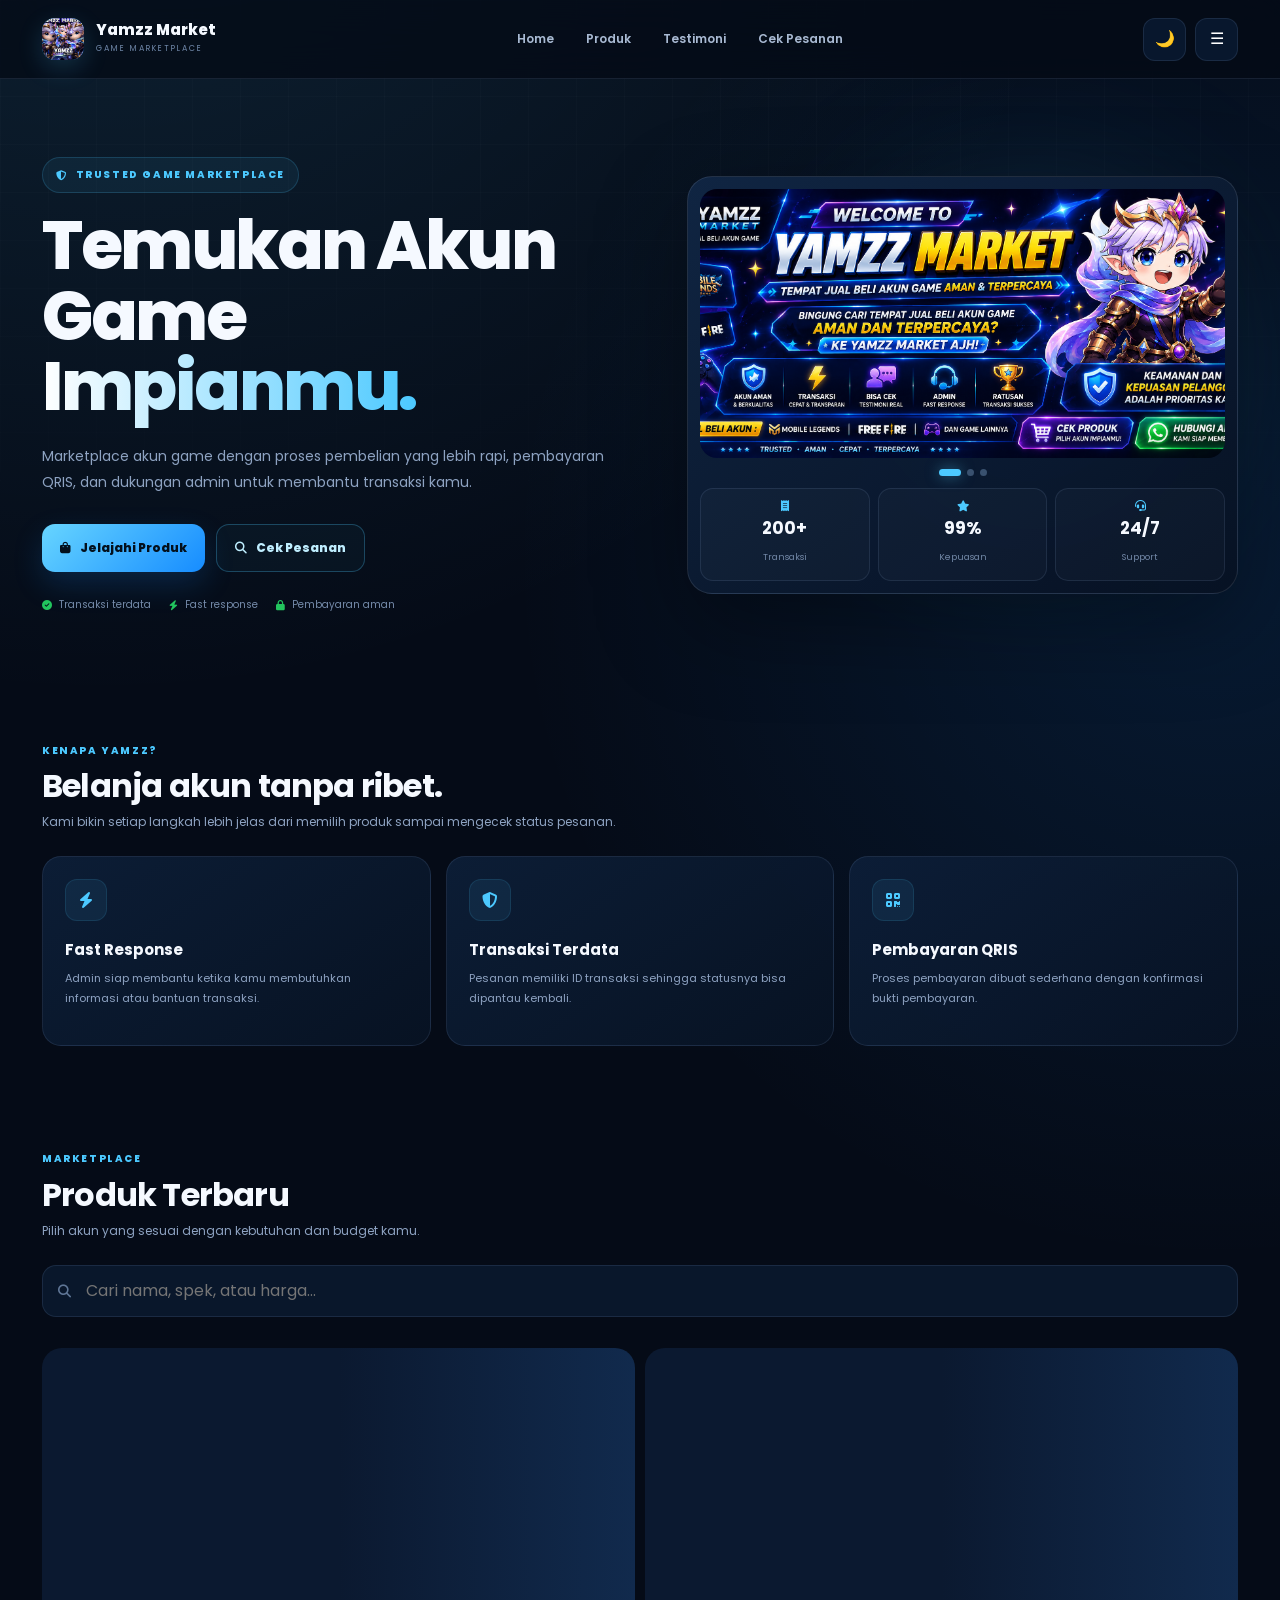
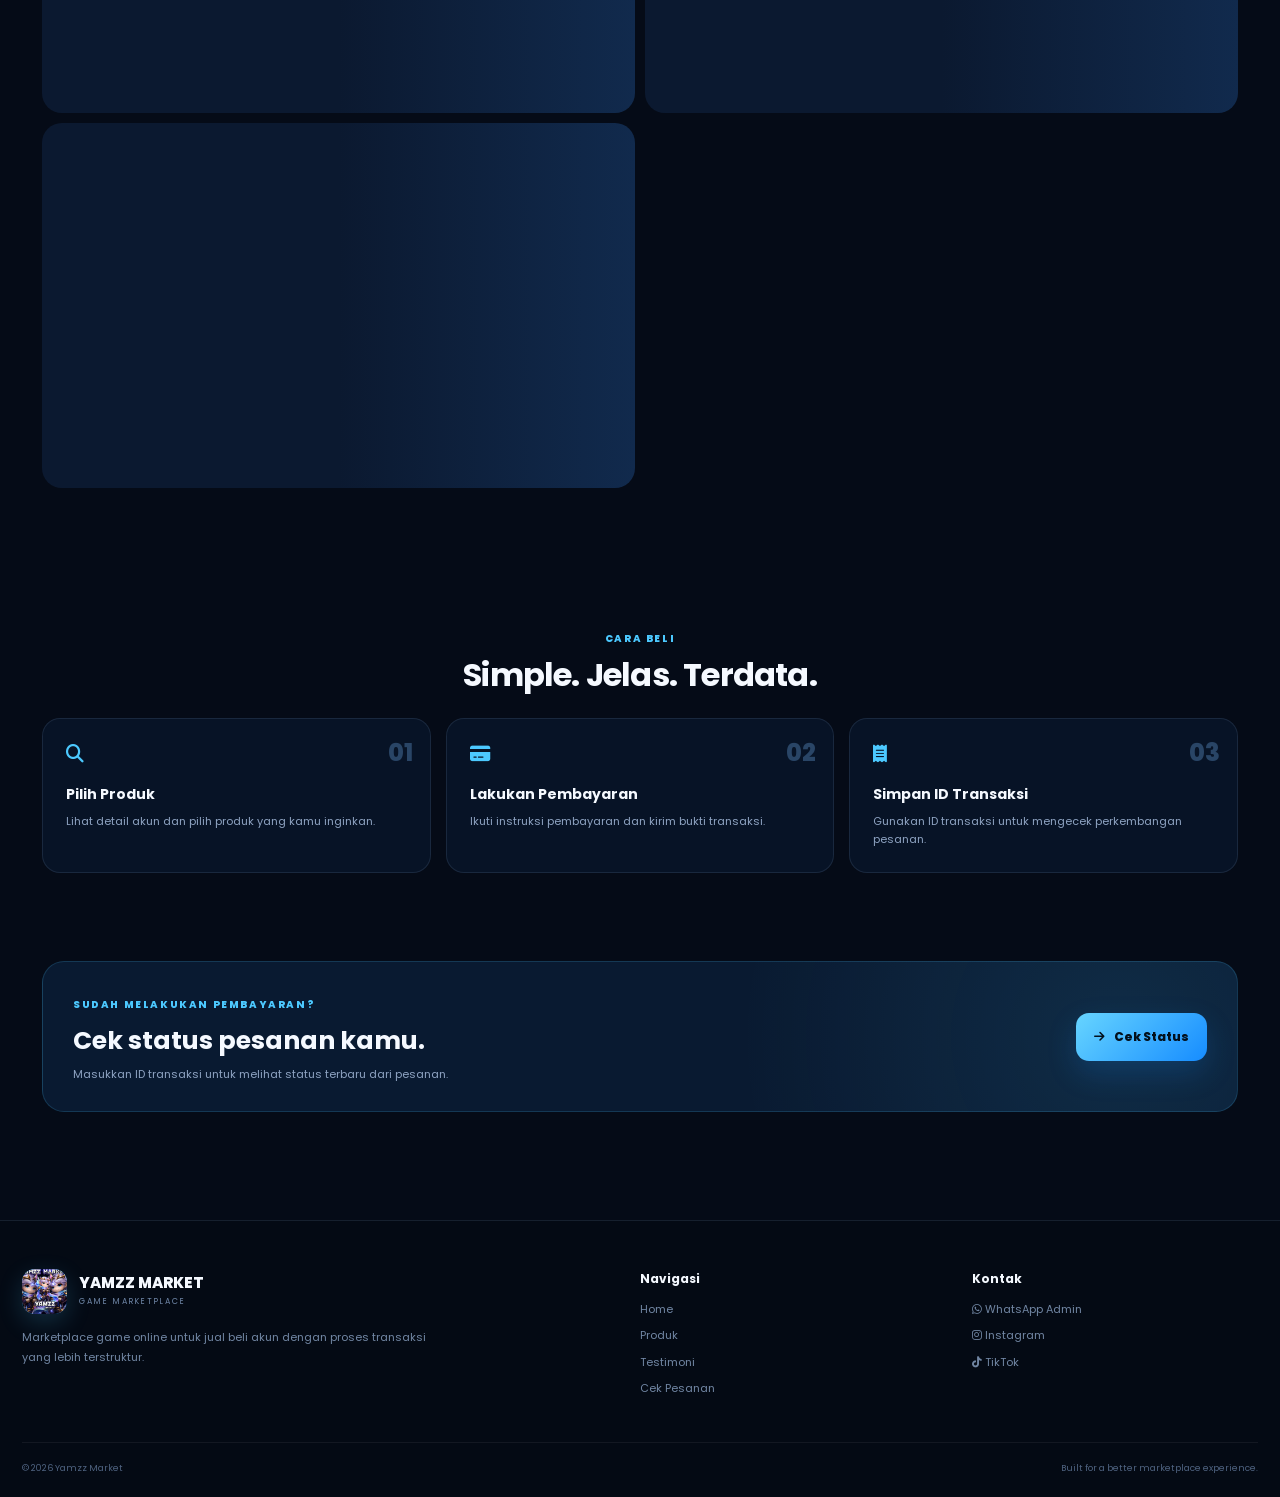
==== commit 85553000: "Update stylesheet link and product grid styles" ====
--- a/index.html
+++ b/index.html
@@ -39,7 +39,7 @@
 <meta name="twitter:image" content="https://yamzzoffc.my.id/assets/hero.png">
 
 <!-- Fonts -->
-<link rel="stylesheet" href="css/style.css">
+<link rel="stylesheet" href="css/style.css?v=20260829-final2">
 <link href="https://fonts.googleapis.com/css2?family=Poppins:wght@300;400;500;600;700;800&display=swap" rel="stylesheet">
 
 <!-- Font Awesome -->
@@ -181,7 +181,7 @@
 
   <div id="categoryFilter" class="category-filter"></div>
 
-  <div id="products" class="products">
+  <div id="products" class="products" style="display:grid !important;grid-template-columns:repeat(2,minmax(0,1fr)) !important;gap:10px !important;width:100% !important;">
     <div class="loading-card"></div>
     <div class="loading-card"></div>
     <div class="loading-card"></div>
@@ -389,4 +389,3 @@
 </script>
 </body>
   </html>
-  
--- a/css/style.css
+++ b/css/style.css
@@ -400,3 +400,56 @@
   .footer-bottom{display:block}
   .footer-bottom span{display:block;margin-top:5px}
 }
+
+/* FINAL PRODUCT GRID FIX - ALWAYS 2 COLUMNS */
+#products.products, div.products {
+  display:grid !important;
+  grid-template-columns:repeat(2,minmax(0,1fr)) !important;
+  grid-auto-flow:row !important;
+  gap:10px !important;
+  width:100% !important;
+  max-width:100% !important;
+  align-items:stretch !important;
+}
+#products.products > .product {
+  display:flex !important;
+  flex-direction:column !important;
+  width:100% !important;
+  min-width:0 !important;
+  max-width:none !important;
+  margin:0 !important;
+  padding:7px !important;
+}
+#products.products > .product .product-image {
+  width:100% !important;
+  height:auto !important;
+  aspect-ratio:16 / 10 !important;
+  min-height:0 !important;
+  margin-bottom:9px !important;
+}
+#products.products > .product .product-image img {
+  width:100% !important;
+  height:100% !important;
+  object-fit:cover !important;
+}
+#products.products > .product .product-buttons {
+  display:flex !important;
+  flex-direction:row !important;
+  gap:6px !important;
+  width:100% !important;
+  margin-top:auto !important;
+}
+#products.products > .product .buy-btn,
+#products.products > .product .detail-btn {
+  flex:1 1 0 !important;
+  width:50% !important;
+  min-width:0 !important;
+}
+@media(max-width:600px){
+  #products.products {grid-template-columns:repeat(2,minmax(0,1fr)) !important;gap:9px !important;}
+}
+@media(max-width:380px){
+  #products.products {grid-template-columns:repeat(2,minmax(0,1fr)) !important;gap:7px !important;}
+  #products.products > .product {padding:6px !important;}
+  }
+    
